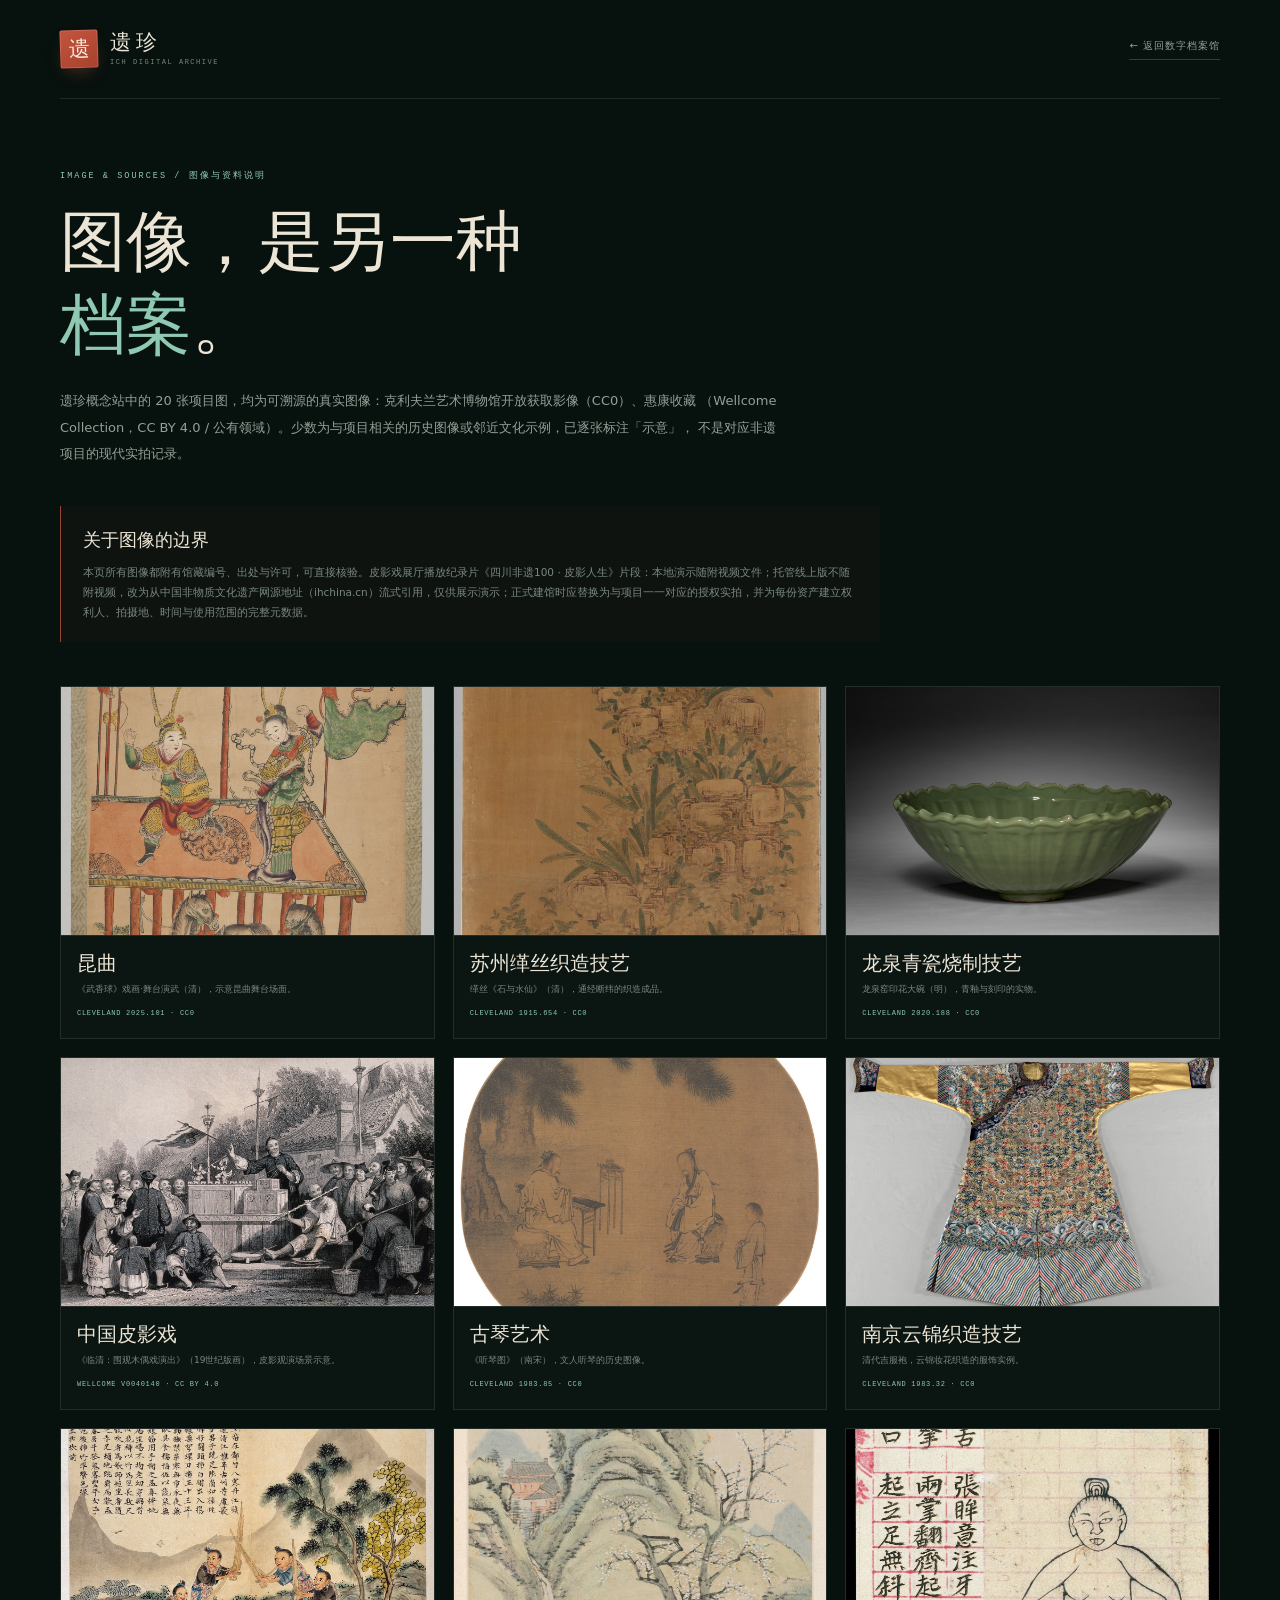
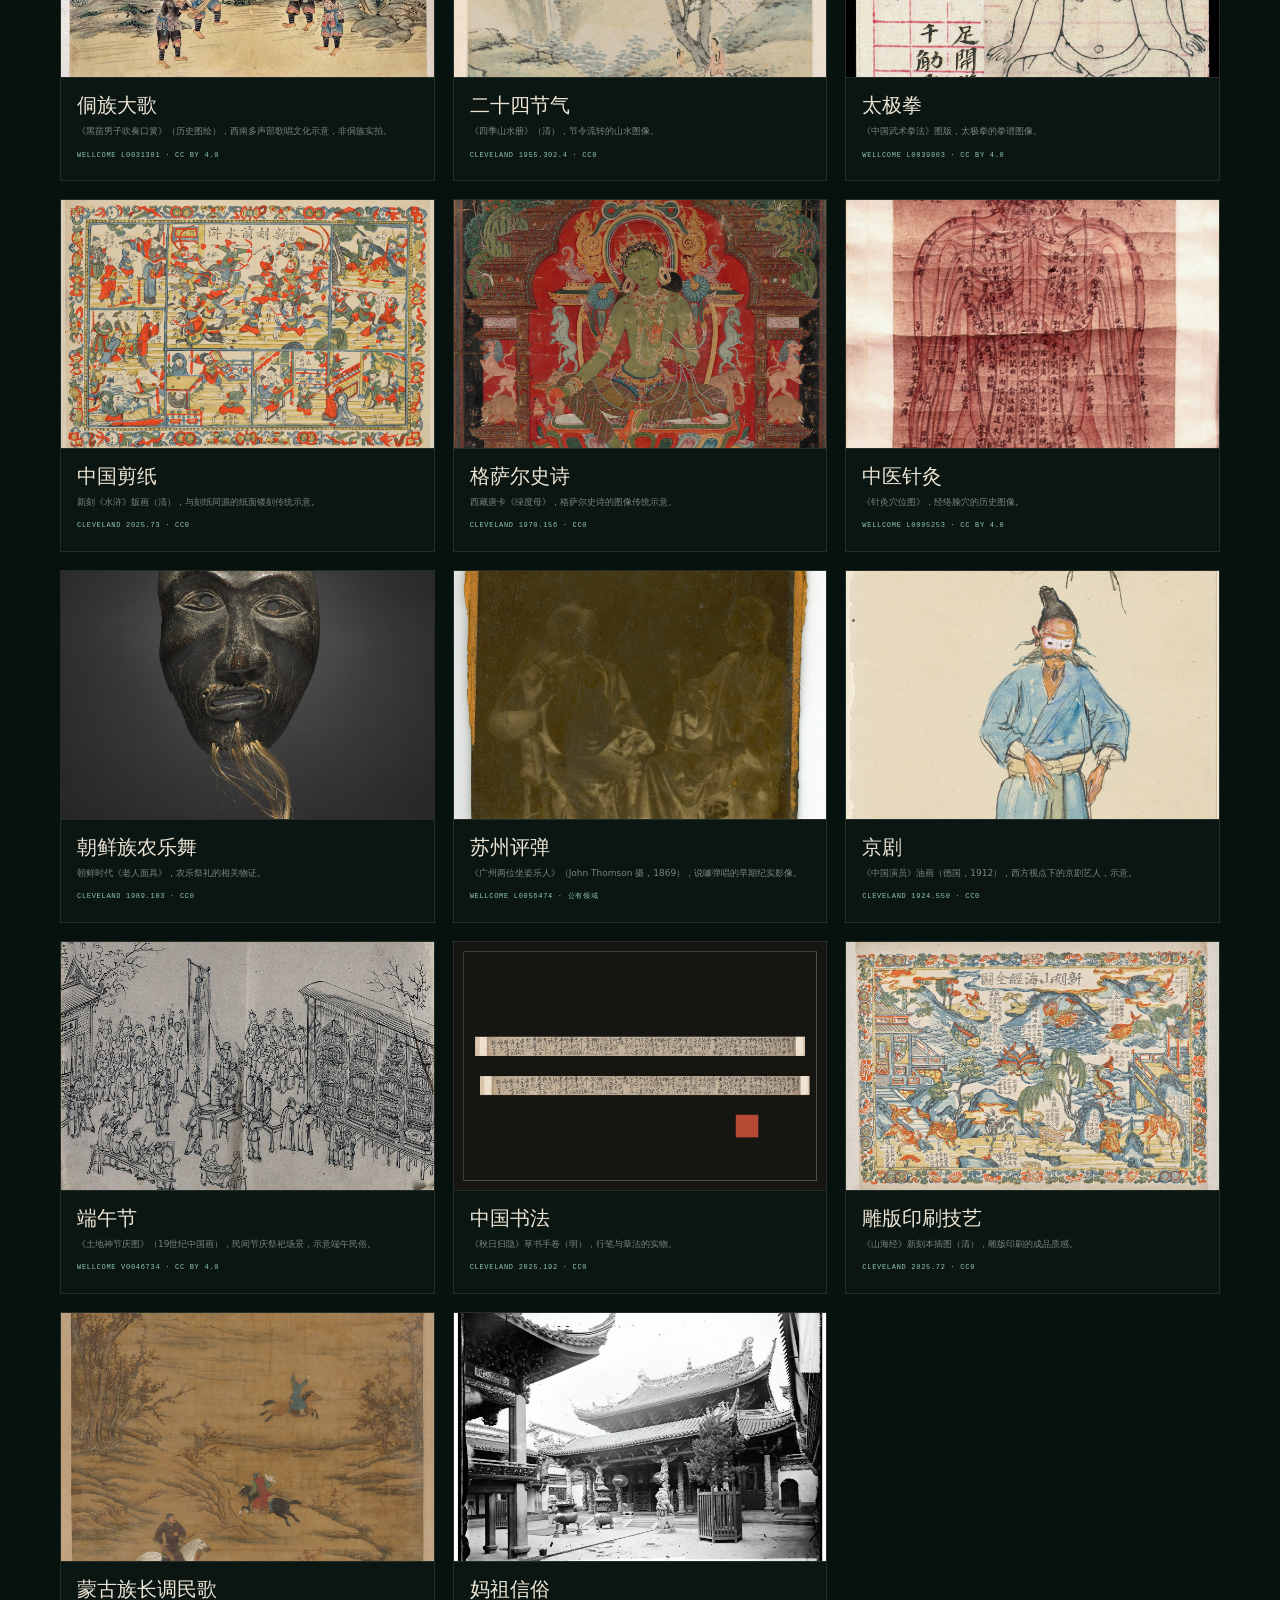
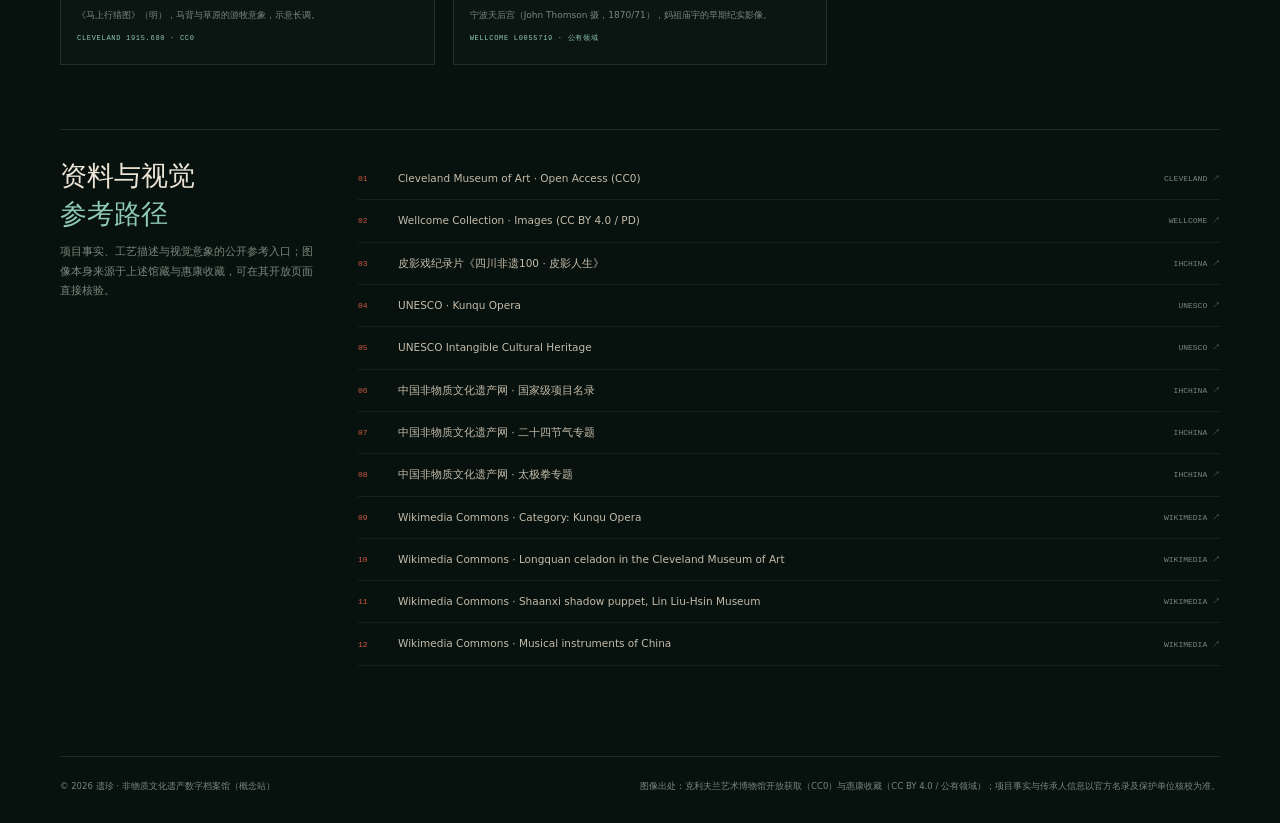
==== credits.html @ 9a7ddabd "遗珍 · 非物质文化遗产数字档案馆概念站（20 份档案 · 360° 展厅 · 皮影纪录片）" ====
<!DOCTYPE html>
<html lang="zh-CN">
<head>
<meta charset="UTF-8" />
<meta name="viewport" content="width=device-width, initial-scale=1" />
<meta name="theme-color" content="#07110e" />
<meta name="description" content="遗珍 · 图像与资料说明。项目图像为原创数字插画，并列出声画参考与资料核校来源。" />
<title>图像与资料说明 · 遗珍</title>
<link rel="icon" href="data:image/svg+xml,%3Csvg xmlns='http://www.w3.org/2000/svg' viewBox='0 0 64 64'%3E%3Crect width='64' height='64' rx='8' fill='%23b64a35'/%3E%3Ctext x='32' y='44' font-size='36' text-anchor='middle' fill='%23f4ead6' font-family='serif'%3E%E9%81%97%3C/text%3E%3C/svg%3E" />
<link rel="stylesheet" href="styles.css" />
<style>
  body{background:radial-gradient(900px 600px at 85% -10%,rgba(143,201,179,.08),transparent 60%),#07110e}
  .credits-wrap{width:min(1160px,calc(100% - 72px));margin:0 auto}
  .credits-head{display:flex;align-items:center;justify-content:space-between;gap:24px;padding:30px 0;border-bottom:1px solid var(--line)}
  .credits-head .back{font-size:10px;letter-spacing:.1em;color:var(--muted);border-bottom:1px solid var(--line-strong);padding-bottom:4px;transition:color .25s,border-color .25s}
  .credits-head .back:hover{color:var(--jade);border-color:rgba(var(--jade-rgb),.5)}
  .credits-main{padding:70px 0 90px}
  .credits-kicker{font-family:var(--mono);font-size:8.5px;letter-spacing:.24em;color:var(--jade)}
  .credits-main h1{font-family:var(--serif);font-size:clamp(38px,5.2vw,66px);font-weight:400;line-height:1.25;margin:18px 0 22px}
  .credits-main h1 em{font-style:normal;color:var(--jade)}
  .credits-lede{max-width:720px;font-size:13px;line-height:2.05;color:var(--muted);font-weight:300}
  .credits-note{
    margin:38px 0 44px;padding:20px 22px;border-left:1px solid rgba(var(--cinnabar-rgb),.7);
    background:rgba(var(--cinnabar-rgb),.035);max-width:820px;
  }
  .credits-note strong{display:block;font-family:var(--serif);font-size:18px;font-weight:400;color:var(--paper)}
  .credits-note p{margin-top:7px;font-size:10.5px;line-height:1.9;color:var(--faint)}
  .credits-grid{display:grid;grid-template-columns:repeat(3,minmax(0,1fr));gap:18px}
  .credit-card{border:1px solid var(--line);background:rgba(255,255,255,.014)}
  .credit-card img{display:block;width:100%;aspect-ratio:3/2;object-fit:cover;border-bottom:1px solid var(--line)}
  .credit-body{padding:14px 16px 16px}
  .credit-body h3{font-family:var(--serif);font-size:20px;font-weight:400;line-height:1.35}
  .credit-body p{margin-top:5px;font-size:9px;line-height:1.75;color:var(--faint)}
  .credit-body span{display:inline-block;margin-top:8px;font-family:var(--mono);font-size:7px;letter-spacing:.1em;color:var(--jade)}
  .refs{margin-top:64px;border-top:1px solid var(--line);padding-top:28px;display:grid;grid-template-columns:260px minmax(0,1fr);gap:38px}
  .refs h2{font-family:var(--serif);font-size:27px;font-weight:400;line-height:1.4}
  .refs h2 em{font-style:normal;color:var(--jade)}
  .refs p{font-size:10.5px;line-height:1.9;color:var(--faint);margin-top:8px}
  .ref-list{display:grid;gap:0}
  .ref-list a{display:grid;grid-template-columns:28px minmax(0,1fr) auto;gap:12px;align-items:center;padding:12px 0;border-bottom:1px solid var(--line-soft);font-size:10.5px;color:var(--paper-dim);transition:color .25s}
  .ref-list a:hover{color:var(--jade)}
  .ref-list span{font-family:var(--mono);font-size:8px;color:var(--cinnabar)}
  .ref-list em{font-family:var(--mono);font-style:normal;font-size:8px;color:var(--faint)}
  .credits-foot{border-top:1px solid var(--line);padding:22px 0 30px;display:flex;justify-content:space-between;gap:20px;flex-wrap:wrap}
  .credits-foot p{font-size:8.5px;color:var(--faint);line-height:1.7}
  @media (max-width:900px){
    .credits-grid{grid-template-columns:repeat(2,minmax(0,1fr))}
    .refs{grid-template-columns:1fr;gap:14px}
  }
  @media (max-width:620px){
    .credits-wrap{width:calc(100% - 36px)}
    .credits-main{padding:46px 0 64px}
    .credits-grid{grid-template-columns:1fr}
    .credits-head{padding:20px 0}
    .credits-head .brand-text small{display:none}
  }
</style>
</head>
<body>
<div class="credits-wrap">
  <header class="credits-head">
    <a class="brand" href="index.html" aria-label="遗珍 · 返回首页">
      <span class="brand-seal">遗</span>
      <span class="brand-text"><strong>遗珍</strong><small>ICH DIGITAL ARCHIVE</small></span>
    </a>
    <a class="back" href="index.html">← 返回数字档案馆</a>
  </header>

  <main class="credits-main">
    <p class="credits-kicker">IMAGE & SOURCES / 图像与资料说明</p>
    <h1>图像，是另一种<br><em>档案</em>。</h1>
    <p class="credits-lede">
      遗珍概念站中的 20 张项目图，均为可溯源的真实图像：克利夫兰艺术博物馆开放获取影像（CC0）、惠康收藏
      （Wellcome Collection，CC BY 4.0 / 公有领域）。少数为与项目相关的历史图像或邻近文化示例，已逐张标注「示意」，
      不是对应非遗项目的现代实拍记录。
    </p>

    <div class="credits-note">
      <strong>关于图像的边界</strong>
      <p>本页所有图像都附有馆藏编号、出处与许可，可直接核验。皮影戏展厅播放纪录片《四川非遗100 · 皮影人生》片段：本地演示随附视频文件；托管线上版不随附视频，改为从中国非物质文化遗产网源地址（ihchina.cn）流式引用，仅供展示演示；正式建馆时应替换为与项目一一对应的授权实拍，并为每份资产建立权利人、拍摄地、时间与使用范围的完整元数据。</p>
    </div>

    <div class="credits-grid">
      <article class="credit-card"><img src="assets/images/kunqu.jpg" alt="清代《武香球》戏画：舞台演武场景" loading="lazy"><div class="credit-body"><h3>昆曲</h3><p>《武香球》戏画·舞台演武（清），示意昆曲舞台场面。</p><span>CLEVELAND 2025.101 · CC0</span></div></article>
      <article class="credit-card"><img src="assets/images/kesi.jpg" alt="清代缂丝《石与水仙》" loading="lazy"><div class="credit-body"><h3>苏州缂丝织造技艺</h3><p>缂丝《石与水仙》（清），通经断纬的织造成品。</p><span>CLEVELAND 1915.654 · CC0</span></div></article>
      <article class="credit-card"><img src="assets/images/celadon.jpg" alt="明代龙泉窑印花大碗" loading="lazy"><div class="credit-body"><h3>龙泉青瓷烧制技艺</h3><p>龙泉窑印花大碗（明），青釉与刻印的实物。</p><span>CLEVELAND 2020.188 · CC0</span></div></article>
      <article class="credit-card"><img src="assets/images/piying.jpg" alt="19世纪版画：临清木偶戏演出" loading="lazy"><div class="credit-body"><h3>中国皮影戏</h3><p>《临清：围观木偶戏演出》（19世纪版画），皮影观演场景示意。</p><span>WELLCOME V0040140 · CC BY 4.0</span></div></article>
      <article class="credit-card"><img src="assets/images/guqin.jpg" alt="南宋《听琴图》" loading="lazy"><div class="credit-body"><h3>古琴艺术</h3><p>《听琴图》（南宋），文人听琴的历史图像。</p><span>CLEVELAND 1983.85 · CC0</span></div></article>
      <article class="credit-card"><img src="assets/images/yunjin.jpg" alt="清代吉服袍" loading="lazy"><div class="credit-body"><h3>南京云锦织造技艺</h3><p>清代吉服袍，云锦妆花织造的服饰实例。</p><span>CLEVELAND 1983.32 · CC0</span></div></article>
      <article class="credit-card"><img src="assets/images/dong.jpg" alt="历史图绘：黑苗男子吹奏口簧" loading="lazy"><div class="credit-body"><h3>侗族大歌</h3><p>《黑苗男子吹奏口簧》（历史图绘），西南多声部歌唱文化示意，非侗族实拍。</p><span>WELLCOME L0031301 · CC BY 4.0</span></div></article>
      <article class="credit-card"><img src="assets/images/solar.jpg" alt="清代《四季山水册》" loading="lazy"><div class="credit-body"><h3>二十四节气</h3><p>《四季山水册》（清），节令流转的山水图像。</p><span>CLEVELAND 1955.302.4 · CC0</span></div></article>
      <article class="credit-card"><img src="assets/images/taiji.jpg" alt="中国武术拳法图" loading="lazy"><div class="credit-body"><h3>太极拳</h3><p>《中国武术拳法》图版，太极拳的拳谱图像。</p><span>WELLCOME L0039803 · CC BY 4.0</span></div></article>
      <article class="credit-card"><img src="assets/images/papercut.jpg" alt="清代新刻《水浒》版画" loading="lazy"><div class="credit-body"><h3>中国剪纸</h3><p>新刻《水浒》版画（清），与刻纸同源的纸面镂刻传统示意。</p><span>CLEVELAND 2025.73 · CC0</span></div></article>
      <article class="credit-card"><img src="assets/images/gesar.jpg" alt="西藏唐卡《绿度母》" loading="lazy"><div class="credit-body"><h3>格萨尔史诗</h3><p>西藏唐卡《绿度母》，格萨尔史诗的图像传统示意。</p><span>CLEVELAND 1970.156 · CC0</span></div></article>
      <article class="credit-card"><img src="assets/images/acupuncture.jpg" alt="中国针灸穴位图" loading="lazy"><div class="credit-body"><h3>中医针灸</h3><p>《针灸穴位图》，经络腧穴的历史图像。</p><span>WELLCOME L0005253 · CC BY 4.0</span></div></article>
      <article class="credit-card"><img src="assets/images/nongak.jpg" alt="朝鲜时代老人面具" loading="lazy"><div class="credit-body"><h3>朝鲜族农乐舞</h3><p>朝鲜时代《老人面具》，农乐祭礼的相关物证。</p><span>CLEVELAND 1989.103 · CC0</span></div></article>
      <article class="credit-card"><img src="assets/images/pingtan.jpg" alt="John Thomson 1869年摄：广州两位坐姿乐人" loading="lazy"><div class="credit-body"><h3>苏州评弹</h3><p>《广州两位坐姿乐人》（John Thomson 摄，1869），说噱弹唱的早期纪实影像。</p><span>WELLCOME L0056474 · 公有领域</span></div></article>
      <article class="credit-card"><img src="assets/images/jingju.jpg" alt="1912年油画：中国演员" loading="lazy"><div class="credit-body"><h3>京剧</h3><p>《中国演员》油画（德国，1912），西方视点下的京剧艺人，示意。</p><span>CLEVELAND 1924.550 · CC0</span></div></article>
      <article class="credit-card"><img src="assets/images/duanwu.jpg" alt="19世纪中国土地神节庆图" loading="lazy"><div class="credit-body"><h3>端午节</h3><p>《土地神节庆图》（19世纪中国画），民间节庆祭祀场景，示意端午民俗。</p><span>WELLCOME V0046734 · CC BY 4.0</span></div></article>
      <article class="credit-card"><img src="assets/images/shufa.jpg" alt="明代草书手卷" loading="lazy"><div class="credit-body"><h3>中国书法</h3><p>《秋日归隐》草书手卷（明），行笔与章法的实物。</p><span>CLEVELAND 2025.192 · CC0</span></div></article>
      <article class="credit-card"><img src="assets/images/diaoban.jpg" alt="清代《山海经》刻本插图" loading="lazy"><div class="credit-body"><h3>雕版印刷技艺</h3><p>《山海经》新刻本插图（清），雕版印刷的成品质感。</p><span>CLEVELAND 2025.72 · CC0</span></div></article>
      <article class="credit-card"><img src="assets/images/changdiao.jpg" alt="明代《马上行猎图》" loading="lazy"><div class="credit-body"><h3>蒙古族长调民歌</h3><p>《马上行猎图》（明），马背与草原的游牧意象，示意长调。</p><span>CLEVELAND 1915.680 · CC0</span></div></article>
      <article class="credit-card"><img src="assets/images/mazu.jpg" alt="John Thomson 1870年摄：宁波天后宫" loading="lazy"><div class="credit-body"><h3>妈祖信俗</h3><p>宁波天后宫（John Thomson 摄，1870/71），妈祖庙宇的早期纪实影像。</p><span>WELLCOME L0055719 · 公有领域</span></div></article>
    </div>

    <section class="refs">
      <div>
        <h2>资料与视觉<br><em>参考路径</em></h2>
        <p>项目事实、工艺描述与视觉意象的公开参考入口；图像本身来源于上述馆藏与惠康收藏，可在其开放页面直接核验。</p>
      </div>
      <div class="ref-list">
        <a href="https://www.clevelandart.org/open-access" target="_blank" rel="noopener noreferrer"><span>01</span>Cleveland Museum of Art · Open Access (CC0)<em>CLEVELAND ↗</em></a>
        <a href="https://wellcomecollection.org/works" target="_blank" rel="noopener noreferrer"><span>02</span>Wellcome Collection · Images (CC BY 4.0 / PD)<em>WELLCOME ↗</em></a>
        <a href="https://www.ihchina.cn/video_detail/25449.html" target="_blank" rel="noopener noreferrer"><span>03</span>皮影戏纪录片《四川非遗100 · 皮影人生》<em>IHCHINA ↗</em></a>
        <a href="https://ich.unesco.org/en/RL/kunqu-opera-00004" target="_blank" rel="noopener noreferrer"><span>04</span>UNESCO · Kunqu Opera<em>UNESCO ↗</em></a>
        <a href="https://ich.unesco.org/" target="_blank" rel="noopener noreferrer"><span>05</span>UNESCO Intangible Cultural Heritage<em>UNESCO ↗</em></a>
        <a href="https://www.ihchina.cn/project.html" target="_blank" rel="noopener noreferrer"><span>06</span>中国非物质文化遗产网 · 国家级项目名录<em>IHCHINA ↗</em></a>
        <a href="https://www.ihchina.cn/solar_terms.html" target="_blank" rel="noopener noreferrer"><span>07</span>中国非物质文化遗产网 · 二十四节气专题<em>IHCHINA ↗</em></a>
        <a href="https://www.ihchina.cn/tjq_home.html" target="_blank" rel="noopener noreferrer"><span>08</span>中国非物质文化遗产网 · 太极拳专题<em>IHCHINA ↗</em></a>
        <a href="https://commons.wikimedia.org/wiki/Category:Kunqu_Opera" target="_blank" rel="noopener noreferrer"><span>09</span>Wikimedia Commons · Category: Kunqu Opera<em>WIKIMEDIA ↗</em></a>
        <a href="https://commons.wikimedia.org/wiki/Category:Longquan_celadon_in_the_Cleveland_Museum_of_Art" target="_blank" rel="noopener noreferrer"><span>10</span>Wikimedia Commons · Longquan celadon in the Cleveland Museum of Art<em>WIKIMEDIA ↗</em></a>
        <a href="https://commons.wikimedia.org/wiki/File:%27Grinding_Hell%27,_shadow_puppet_from_Shaanxi_Province,_19th_century,_Lin_Liu-Hsin_Museum.JPG" target="_blank" rel="noopener noreferrer"><span>11</span>Wikimedia Commons · Shaanxi shadow puppet, Lin Liu-Hsin Museum<em>WIKIMEDIA ↗</em></a>
        <a href="https://commons.wikimedia.org/wiki/Category:Musical_instruments_of_China" target="_blank" rel="noopener noreferrer"><span>12</span>Wikimedia Commons · Musical instruments of China<em>WIKIMEDIA ↗</em></a>
      </div>
    </section>
  </main>

  <footer class="credits-foot">
    <p>© 2026 遗珍 · 非物质文化遗产数字档案馆（概念站）</p>
    <p>图像出处：克利夫兰艺术博物馆开放获取（CC0）与惠康收藏（CC BY 4.0 / 公有领域）；项目事实与传承人信息以官方名录及保护单位核校为准。</p>
  </footer>
</div>
</body>
</html>
---- styles.css ----
/* =========================================================
   遗珍 · 非物质文化遗产数字档案馆
   Visual system: ink green / celadon / cinnabar / rice paper
   ========================================================= */

:root{
  --ink-0:#050b09;
  --ink-1:#07110e;
  --ink-2:#0a1713;
  --ink-3:#0e1e18;
  --ink-4:#13271f;
  --paper:#ece5d5;
  --paper-dim:#c4bca9;
  --muted:#92a096;
  --faint:#78887d;
  --jade:#8fc9b3;
  --jade-deep:#5f9b85;
  --jade-rgb:143,201,179;
  --cinnabar:#d15a42;
  --cinnabar-deep:#a8412e;
  --cinnabar-rgb:209,90,66;
  --gold:#c7a86a;
  --line:rgba(236,229,213,.115);
  --line-soft:rgba(236,229,213,.07);
  --line-strong:rgba(236,229,213,.2);
  --serif:"Songti SC","STSong","Noto Serif SC","Source Han Serif SC","SimSun",serif;
  --sans:"PingFang SC","HarmonyOS Sans SC","Microsoft YaHei UI","Microsoft YaHei","Segoe UI",system-ui,sans-serif;
  --mono:"SFMono-Regular","Cascadia Code","Consolas","Liberation Mono",monospace;
  --ease:cubic-bezier(.22,.79,.28,1);
  --ease-soft:cubic-bezier(.4,0,.2,1);
  --head-h:82px;
}

*,*::before,*::after{box-sizing:border-box}
html{scroll-behavior:smooth;-webkit-text-size-adjust:100%}
body{
  margin:0;
  min-height:100vh;
  color:var(--paper);
  background:
    radial-gradient(1200px 820px at 82% -12%, rgba(var(--jade-rgb),.085), transparent 62%),
    radial-gradient(980px 720px at 2% 18%, rgba(var(--cinnabar-rgb),.055), transparent 66%),
    radial-gradient(1000px 700px at 50% 108%, rgba(var(--jade-rgb),.05), transparent 62%),
    var(--ink-1);
  font-family:var(--sans);
  font-size:15px;
  line-height:1.65;
  -webkit-font-smoothing:antialiased;
  text-rendering:optimizeLegibility;
  overflow-x:hidden;
}
body.is-locked{overflow:hidden}
main, .site-head, .site-foot{position:relative;z-index:2}
img,svg,canvas{display:block}
a{color:inherit;text-decoration:none}
button{font:inherit;color:inherit;background:none;border:0;padding:0;cursor:pointer}
input,textarea,select{font:inherit;color:inherit}
p,h1,h2,h3,h4,blockquote,dl,dd,dt,figure{margin:0}
ul,ol{margin:0;padding:0;list-style:none}
fieldset{margin:0;padding:0;border:0}
::selection{background:rgba(var(--cinnabar-rgb),.36);color:#fff}
:focus-visible{outline:2px solid rgba(var(--jade-rgb),.9);outline-offset:3px}
[hidden]{display:none!important}

.sr-only{position:absolute!important;width:1px;height:1px;padding:0;margin:-1px;overflow:hidden;clip:rect(0 0 0 0);white-space:nowrap;border:0}
.mono{font-family:var(--mono)}
.shell{width:min(1240px,calc(100% - 96px));margin-inline:auto}

.skip-link{
  position:fixed;top:-100px;left:18px;z-index:10001;
  background:var(--paper);color:var(--ink-1);
  padding:10px 18px;border-radius:2px;font-size:12px;
  transition:top .25s var(--ease);
}
.skip-link:focus{top:14px}

/* ---------- texture ---------- */
.grain{
  position:fixed;inset:0;z-index:1;pointer-events:none;
  opacity:.032;
  background-image:url("data:image/svg+xml,%3Csvg xmlns='http://www.w3.org/2000/svg' width='180' height='180'%3E%3Cfilter id='n'%3E%3CfeTurbulence type='fractalNoise' baseFrequency='.82' numOctaves='4' stitchTiles='stitch'/%3E%3C/filter%3E%3Crect width='100%25' height='100%25' filter='url(%23n)'/%3E%3C/svg%3E");
  mix-blend-mode:overlay;
}

.scroll-progress{
  position:fixed;top:0;left:0;right:0;height:2px;z-index:200;
  pointer-events:none;
}
.scroll-progress span{
  display:block;height:100%;width:0;
  background:linear-gradient(90deg,var(--jade),var(--gold));
  box-shadow:0 0 14px rgba(var(--jade-rgb),.6);
}

/* ---------- loader ---------- */
.loader{
  position:fixed;inset:0;z-index:10000;
  display:grid;place-items:center;
  background:
    radial-gradient(700px 500px at 50% 45%,rgba(var(--jade-rgb),.06),transparent 70%),
    #050b09;
  transition:opacity .8s var(--ease),visibility .8s;
}
.loader.is-done{opacity:0;visibility:hidden}
.loader-inner{display:flex;flex-direction:column;align-items:center;text-align:center}
.loader-seal{
  width:64px;height:64px;display:grid;place-items:center;
  background:var(--cinnabar);color:#f7ead8;
  font-family:var(--serif);font-size:36px;
  border-radius:3px;transform:rotate(-3deg);
  box-shadow:0 18px 44px -22px rgba(var(--cinnabar-rgb),.9),inset 0 0 0 2px rgba(255,255,255,.14);
  animation:sealIn .7s var(--ease) both;
}
.loader-word{margin-top:24px;font-family:var(--serif);font-size:15px;letter-spacing:.42em;color:var(--paper-dim)}
.loader-track{width:180px;height:1px;background:rgba(236,229,213,.12);margin-top:18px;overflow:hidden}
.loader-track span{display:block;height:100%;width:35%;background:linear-gradient(90deg,transparent,var(--jade),transparent);animation:loadSlide 1.3s ease-in-out infinite}
.loader-meta{margin-top:16px;font-family:var(--mono);font-size:7.5px;letter-spacing:.24em;color:var(--faint)}
@keyframes loadSlide{0%{transform:translateX(-110%)}100%{transform:translateX(400%)}}
@keyframes sealIn{from{opacity:0;transform:rotate(-9deg) scale(.8)}to{opacity:1;transform:rotate(-3deg) scale(1)}}

/* ---------- header ---------- */
.site-head{
  position:fixed;top:0;left:0;right:0;z-index:100;
  transition:background .4s var(--ease-soft),border-color .4s;
}
.site-head::before{
  content:"";position:absolute;inset:0;
  background:linear-gradient(180deg,rgba(5,11,9,.88),rgba(5,11,9,.32) 70%,transparent);
  transition:opacity .4s;
  pointer-events:none;
}
.site-head.is-solid::before{
  background:rgba(6,13,10,.82);
  -webkit-backdrop-filter:blur(20px) saturate(130%);
  backdrop-filter:blur(20px) saturate(130%);
  border-bottom:1px solid var(--line-soft);
}
.head-inner{
  height:var(--head-h);
  display:flex;align-items:center;justify-content:space-between;gap:32px;
  position:relative;
}
.brand{display:inline-flex;align-items:center;gap:12px;flex-shrink:0}
.brand-seal{
  width:38px;height:38px;display:grid;place-items:center;flex-shrink:0;
  background:linear-gradient(150deg,#c2543e,#a8412e);
  color:#f8ecda;font-family:var(--serif);font-size:21px;
  border-radius:2px;transform:rotate(-2deg);
  box-shadow:0 8px 20px -10px rgba(var(--cinnabar-rgb),.8),inset 0 0 0 1px rgba(255,255,255,.16);
}
.brand-text{display:flex;flex-direction:column;line-height:1.1}
.brand-text strong{
  font-family:var(--serif);font-size:21px;font-weight:500;
  letter-spacing:.24em;color:var(--paper);
}
.brand-text small{
  margin-top:5px;font-family:var(--mono);font-size:7px;
  letter-spacing:.22em;color:var(--faint);white-space:nowrap;
}
.main-nav{display:flex;align-items:center;gap:32px}
.main-nav a{
  position:relative;padding:7px 0;
  font-size:12.5px;letter-spacing:.14em;color:var(--paper-dim);
  transition:color .3s;
}
.main-nav a::after{
  content:"";position:absolute;left:0;bottom:0;height:1px;width:0;
  background:var(--jade);transition:width .35s var(--ease);
}
.main-nav a:hover,.main-nav a.is-active{color:var(--jade)}
.main-nav a:hover::after,.main-nav a.is-active::after{width:100%}
.head-tools{display:flex;align-items:center;gap:12px}
.icon-btn{
  display:inline-flex;align-items:center;justify-content:center;
  width:38px;height:38px;border-radius:50%;
  color:var(--paper-dim);border:1px solid transparent;
  transition:color .25s,border-color .25s,background .25s;
}
.icon-btn:hover{color:var(--jade);border-color:var(--line);background:rgba(255,255,255,.03)}
.icon-btn svg{width:18px;height:18px}
.search-trigger{
  width:auto;height:36px;padding:0 11px;gap:8px;border-radius:2px;
  border:1px solid var(--line);color:var(--muted);
  font-size:11px;letter-spacing:.08em;
}
.search-trigger span{display:inline}
.search-trigger kbd{
  font-family:var(--mono);font-size:9px;color:var(--faint);
  border:1px solid var(--line);border-radius:2px;padding:1px 5px;margin-left:3px;
}
.menu-btn{display:none;width:40px;height:40px;position:relative;z-index:110}
.menu-btn span{
  display:block;width:20px;height:1px;background:var(--paper);
  margin:6px auto;transition:transform .35s var(--ease),opacity .3s;
}
.menu-btn[aria-expanded="true"] span:first-child{transform:translateY(3.5px) rotate(45deg)}
.menu-btn[aria-expanded="true"] span:last-child{transform:translateY(-3.5px) rotate(-45deg)}

/* mobile nav */
.mobile-nav{
  position:fixed;inset:0;z-index:95;
  background:
    radial-gradient(800px 600px at 80% 0%,rgba(var(--jade-rgb),.08),transparent 65%),
    rgba(5,11,9,.985);
  transform:translateY(-102%);
  transition:transform .6s var(--ease);
  overflow-y:auto;
}
.mobile-nav.is-open{transform:none}
.mobile-nav-inner{padding:112px 32px 40px;min-height:100%;display:flex;flex-direction:column}
.mobile-label{font-family:var(--mono);font-size:8px;letter-spacing:.3em;color:var(--faint);margin-bottom:32px}
.mobile-nav nav{display:flex;flex-direction:column;border-top:1px solid var(--line-soft)}
.mobile-nav nav a{
  display:flex;align-items:center;gap:20px;
  padding:20px 0;border-bottom:1px solid var(--line-soft);
  font-family:var(--serif);font-size:30px;color:var(--paper);
}
.mobile-nav nav a span{font-family:var(--mono);font-size:9px;color:var(--cinnabar);letter-spacing:.12em}
.mobile-nav-foot{margin-top:auto;padding-top:42px}
.mobile-nav-foot p{margin-top:24px;font-family:var(--serif);font-size:12px;letter-spacing:.28em;color:var(--faint)}

/* section rail */
.section-rail{
  position:fixed;right:12px;top:50%;transform:translateY(-50%);
  z-index:60;display:flex;flex-direction:column;align-items:flex-end;gap:14px;
  pointer-events:none;
}
.section-rail nav{
  position:relative;display:flex;flex-direction:column;gap:1px;
  pointer-events:auto;
}
.section-rail nav::before{
  content:"";position:absolute;right:3px;top:13px;bottom:13px;width:1px;
  background:linear-gradient(180deg,transparent,rgba(236,229,213,.16) 18%,rgba(236,229,213,.16) 82%,transparent);
}
.section-rail a{
  position:relative;display:flex;align-items:center;justify-content:flex-end;gap:10px;
  height:25px;padding-left:12px;color:var(--faint);
  transition:color .3s;
}
.section-rail a i{
  position:relative;z-index:1;display:block;width:5px;height:5px;border-radius:50%;
  background:var(--ink-1);border:1px solid var(--faint);
  transition:background .3s,border-color .3s,box-shadow .3s,transform .3s;
}
.section-rail a .rail-name{
  font-size:8.5px;letter-spacing:.16em;white-space:nowrap;
  opacity:0;transform:translateX(6px);
  transition:opacity .3s,transform .3s,color .3s;
}
.section-rail a:hover{color:var(--paper-dim)}
.section-rail a:hover .rail-name{opacity:1;transform:none}
.section-rail a:hover i{border-color:var(--paper-dim)}
.section-rail a.is-active{color:var(--jade)}
.section-rail a.is-active .rail-name{opacity:1;transform:none}
.section-rail a.is-active i{
  background:var(--jade);border-color:var(--jade);transform:scale(1.35);
  box-shadow:0 0 0 4px rgba(var(--jade-rgb),.1);
}
.rail-word{
  writing-mode:vertical-rl;font-family:var(--mono);font-size:6.5px;
  letter-spacing:.22em;color:var(--faint);opacity:.65;
}
.rail-count{font-family:var(--mono);font-size:7px;letter-spacing:.06em;color:var(--faint)}

/* ---------- shared type ---------- */
.kicker{
  font-family:var(--mono);font-size:8.5px;letter-spacing:.24em;
  color:var(--jade);text-transform:uppercase;
}
.eyebrow{
  display:flex;align-items:center;gap:12px;flex-wrap:wrap;
  font-size:10px;letter-spacing:.2em;color:var(--jade);
}
.eyebrow-line{display:inline-block;width:42px;height:1px;background:linear-gradient(90deg,var(--jade),transparent)}
.eyebrow em{font-style:normal;font-family:var(--mono);font-size:8px;letter-spacing:.2em;color:var(--faint);margin-left:8px}
.dot{display:inline-block;width:4px;height:4px;border-radius:50%;background:var(--cinnabar);margin-right:8px;vertical-align:2px}
.text-btn{
  display:inline-flex;align-items:center;gap:8px;
  font-size:11.5px;letter-spacing:.06em;color:var(--paper);
  padding-bottom:4px;border-bottom:1px solid var(--line-strong);
  transition:color .3s,border-color .3s;
}
.text-btn span{transition:transform .35s var(--ease);font-family:var(--mono)}
.text-btn:hover{color:var(--jade);border-color:rgba(var(--jade-rgb),.5)}
.text-btn:hover span{transform:translateX(4px)}

/* ---------- hero ---------- */
.hero{
  position:relative;min-height:100svh;padding-top:var(--head-h);
  display:flex;flex-direction:column;justify-content:center;
  overflow:hidden;
}
.hero-atmosphere{position:absolute;inset:0;pointer-events:none;overflow:hidden}
.contour{
  position:absolute;inset:-8% -5% -4%;
  width:110%;height:116%;color:var(--jade);
  opacity:.085;
}
.hero-glow{position:absolute;border-radius:50%;filter:blur(110px);pointer-events:none}
.hero-glow-a{width:620px;height:620px;left:-180px;top:-230px;background:rgba(var(--jade-rgb),.11)}
.hero-glow-b{width:560px;height:560px;right:-140px;bottom:-120px;background:rgba(var(--cinnabar-rgb),.09)}
.hero-grid{
  position:relative;z-index:3;
  display:grid;grid-template-columns:minmax(0,1.08fr) minmax(390px,.82fr);
  align-items:center;gap:clamp(38px,5.5vw,84px);
  padding-top:46px;padding-bottom:58px;
}
.hero-copy{min-width:0}
.title-wrap{position:relative;width:fit-content;max-width:100%}
.hero h1{
  font-family:var(--serif);font-weight:400;
  font-size:clamp(62px,7.25vw,110px);
  line-height:1.03;letter-spacing:.045em;
  margin:27px 0 30px;color:var(--paper);
  text-shadow:0 26px 80px rgba(0,0,0,.4);
}
.hero h1 .jade{
  color:var(--jade);
  text-shadow:0 0 60px rgba(var(--jade-rgb),.24),0 20px 70px rgba(0,0,0,.4);
}
.title-seal{
  position:absolute;right:-78px;top:112px;
  width:46px;height:74px;
  border:1px solid rgba(var(--cinnabar-rgb),.75);
  color:var(--cinnabar);
  display:flex;align-items:center;justify-content:center;
  font-family:var(--serif);font-size:12px;line-height:1.5;
  letter-spacing:.32em;writing-mode:vertical-rl;
  transform:rotate(3deg);opacity:.86;
  box-shadow:inset 0 0 18px rgba(var(--cinnabar-rgb),.07);
}
.hero-lede{
  font-size:15.5px;line-height:2.12;color:var(--muted);
  max-width:500px;font-weight:300;
}
.hero-actions{display:flex;align-items:center;gap:13px;flex-wrap:wrap;margin-top:34px}
.btn{
  display:inline-flex;align-items:center;justify-content:center;gap:11px;
  height:50px;padding:0 24px;border-radius:2px;
  font-size:12px;letter-spacing:.1em;
  transition:background .35s,color .35s,border-color .35s,transform .35s var(--ease);
}
.btn svg{width:17px;height:17px;transition:transform .35s var(--ease)}
.btn:hover svg{transform:translateX(4px)}
.btn-primary{background:var(--paper);color:var(--ink-1);border:1px solid var(--paper)}
.btn-primary:hover{background:var(--jade);border-color:var(--jade);color:var(--ink-1)}
.btn-ghost{border:1px solid var(--line-strong);color:var(--paper-dim)}
.btn-ghost:hover{border-color:rgba(var(--jade-rgb),.55);color:var(--jade)}
.hero-stats{
  display:grid;grid-template-columns:repeat(4,1fr);
  margin-top:52px;border-top:1px solid var(--line);padding-top:18px;
}
.hero-stats > div{padding-right:14px;min-width:0}
.hero-stats > div + div{border-left:1px solid var(--line-soft);padding-left:20px}
.hero-stats dt{
  font-family:var(--serif);font-size:clamp(24px,2.1vw,31px);
  line-height:1.1;color:var(--paper);letter-spacing:.01em;
}
.hero-stats dt i{font-style:normal;font-size:13px;color:var(--jade);margin-left:2px}
.hero-stats dd{margin-top:7px;font-size:9.5px;letter-spacing:.14em;color:var(--faint);white-space:nowrap}

.hero-stage{
  position:relative;min-height:580px;
  display:flex;align-items:center;justify-content:center;
}
.stage-ring{
  position:absolute;width:min(510px,92%);aspect-ratio:1;border-radius:50%;
  border:1px dashed rgba(var(--jade-rgb),.2);
  animation:spin 90s linear infinite;
}
.stage-ring::before{
  content:"";position:absolute;inset:38px;border-radius:50%;
  border:1px solid rgba(var(--jade-rgb),.06);
}
@keyframes spin{to{transform:rotate(360deg)}}
.stage-cross{position:absolute;font-family:var(--mono);font-size:15px;color:var(--jade);opacity:.3}
.cross-a{top:36px;right:6%}
.cross-b{bottom:58px;left:2%}
.stage-note{
  position:absolute;z-index:4;
  width:176px;padding:12px 14px;
  border:1px solid var(--line);
  background:rgba(7,17,14,.72);
  -webkit-backdrop-filter:blur(12px);backdrop-filter:blur(12px);
  display:flex;flex-direction:column;gap:4px;
  box-shadow:0 18px 40px -28px #000;
}
.stage-note span{font-family:var(--mono);font-size:7px;letter-spacing:.2em;color:var(--faint)}
.stage-note b{font-family:var(--mono);font-size:9.5px;font-weight:400;color:var(--paper-dim);letter-spacing:.04em}
.stage-note i{font-style:normal;font-size:8.5px;color:var(--jade);opacity:.8}
.note-a{top:24px;right:-22px}
.note-b{bottom:86px;left:-48px}
.live-dot{
  display:inline-block;width:4px;height:4px;border-radius:50%;
  background:var(--jade);margin-right:5px;vertical-align:2px;
  box-shadow:0 0 0 0 rgba(var(--jade-rgb),.6);
  animation:livePulse 2.2s infinite;
}
@keyframes livePulse{0%{box-shadow:0 0 0 0 rgba(var(--jade-rgb),.55)}70%{box-shadow:0 0 0 6px rgba(var(--jade-rgb),0)}100%{box-shadow:0 0 0 0 rgba(var(--jade-rgb),0)}}

.arch{
  position:relative;z-index:2;width:min(426px,84%);
  height:540px;max-height:56vh;min-height:420px;
  border-radius:226px 226px 10px 10px;
  border:1px solid rgba(var(--jade-rgb),.24);
  background:
    radial-gradient(70% 58% at 50% 62%,rgba(var(--jade-rgb),.12),transparent 68%),
    radial-gradient(90% 80% at 50% 100%,rgba(199,168,106,.06),transparent 60%),
    linear-gradient(180deg,rgba(10,23,18,.72),rgba(5,12,9,.95));
  box-shadow:0 50px 120px -60px #000,inset 0 0 90px rgba(var(--jade-rgb),.05);
  overflow:hidden;
}
.arch::before{
  content:"";position:absolute;inset:12px;z-index:1;pointer-events:none;
  border:1px solid rgba(var(--jade-rgb),.1);
  border-radius:216px 216px 6px 6px;
}
.arch::after{
  content:"";position:absolute;left:0;right:0;bottom:0;height:26%;z-index:1;pointer-events:none;
  background:linear-gradient(180deg,transparent,rgba(3,8,6,.72));
}
#artifactCanvas{position:absolute;inset:0;width:100%;height:100%;z-index:2;cursor:grab;touch-action:none}
#artifactCanvas:active{cursor:grabbing}
#artifactCanvas:focus-visible{outline:2px solid rgba(var(--jade-rgb),.75);outline-offset:-16px;border-radius:216px 216px 8px 8px}
.artifact-controls{
  position:absolute;right:14px;top:50%;transform:translateY(-50%);z-index:4;
  display:flex;flex-direction:column;align-items:center;gap:4px;
}
.artifact-controls button{
  width:27px;height:27px;border-radius:50%;
  border:1px solid rgba(236,229,213,.18);
  background:rgba(5,11,9,.5);color:var(--paper-dim);
  -webkit-backdrop-filter:blur(8px);backdrop-filter:blur(8px);
  display:grid;place-items:center;
  font-family:var(--mono);font-size:14px;line-height:1;
  transition:color .25s,border-color .25s,background .25s,transform .25s;
}
.artifact-controls button svg{width:13px;height:13px}
.artifact-controls button .auto-off{display:none}
.artifact-controls button[aria-pressed="true"] .auto-on{display:block}
.artifact-controls button[aria-pressed="true"] .auto-off{display:none}
.artifact-controls button[aria-pressed="false"] .auto-on{display:none}
.artifact-controls button[aria-pressed="false"] .auto-off{display:block}
.artifact-controls button:hover{color:var(--jade);border-color:rgba(var(--jade-rgb),.5);transform:translateY(-1px)}
.artifact-controls button[aria-pressed="true"]{color:var(--jade);border-color:rgba(var(--jade-rgb),.45);background:rgba(var(--jade-rgb),.08)}
.arch-label{
  position:absolute;top:32px;left:0;right:0;z-index:3;text-align:center;
  font-family:var(--serif);font-size:9.5px;letter-spacing:.26em;color:rgba(236,229,213,.58);
  pointer-events:none;
}
.arch-meta{
  position:absolute;left:22px;right:22px;bottom:17px;z-index:3;
  display:flex;justify-content:space-between;align-items:center;
  font-family:var(--mono);font-size:7.5px;letter-spacing:.17em;color:var(--faint);
  pointer-events:none;
}
.arch-meta span:last-child{color:rgba(var(--jade-rgb),.55)}
.stage-caption{
  position:absolute;bottom:-2px;left:50%;transform:translateX(-50%);
  display:flex;align-items:center;gap:12px;white-space:nowrap;
  font-family:var(--serif);font-size:11px;letter-spacing:.34em;color:var(--faint);
}
.caption-line{width:28px;height:1px;background:var(--line)}

.category-marquee{
  position:relative;z-index:4;margin-top:auto;
  border-top:1px solid var(--line-soft);border-bottom:1px solid var(--line-soft);
  overflow:hidden;background:rgba(255,255,255,.012);
}
.marquee-track{
  display:flex;align-items:center;gap:38px;width:max-content;
  padding:15px 0;
  animation:marquee 52s linear infinite;
}
.category-marquee:hover .marquee-track{animation-play-state:paused}
.marquee-track span{
  font-family:var(--serif);font-size:11px;letter-spacing:.3em;
  color:rgba(236,229,213,.55);white-space:nowrap;
}
.marquee-track i{font-style:normal;font-size:5px;color:var(--cinnabar);opacity:.7}
@keyframes marquee{to{transform:translateX(-50%)}}

/* ---------- section ---------- */
.section{position:relative;padding:122px 0}
.section-head{
  display:grid;grid-template-columns:132px minmax(0,1fr) minmax(280px,368px);
  gap:clamp(24px,4vw,52px);align-items:start;
  border-top:1px solid var(--line);padding-top:25px;
}
.section-mark .cn-num{
  display:block;font-family:var(--serif);font-size:33px;
  line-height:1;color:var(--cinnabar);letter-spacing:.08em;
}
.section-mark em{
  display:block;margin-top:12px;font-family:var(--mono);font-style:normal;
  font-size:8px;letter-spacing:.24em;color:var(--faint);
}
.section-head h2{
  font-family:var(--serif);font-weight:400;
  font-size:clamp(38px,4.2vw,54px);line-height:1.28;letter-spacing:.025em;
}
.section-head h2 em{font-style:normal;color:var(--jade)}
.section-head > p{
  font-size:13px;line-height:2.05;color:var(--muted);
  padding-top:8px;font-weight:300;
}

/* reveal */
[data-reveal]{
  opacity:0;transform:translateY(26px);
  transition:opacity .9s var(--ease),transform .9s var(--ease);
  transition-delay:var(--d,0s);
}
[data-reveal].is-in{opacity:1;transform:none}
html:not(.js) [data-reveal]{opacity:1;transform:none}

/* ---------- archive ---------- */
.archive-toolbar{
  display:grid;grid-template-columns:minmax(248px,300px) minmax(0,1fr) auto;
  gap:16px;align-items:start;margin:40px 0 28px;
}
.inline-search{
  display:flex;align-items:center;gap:9px;
  height:42px;padding:0 12px;
  border:1px solid var(--line);border-radius:2px;
  background:rgba(255,255,255,.018);
  transition:border-color .3s,background .3s;
}
.inline-search:focus-within{border-color:rgba(var(--jade-rgb),.5);background:rgba(var(--jade-rgb),.035)}
.inline-search svg{width:15px;height:15px;color:var(--faint);flex-shrink:0}
.inline-search input{
  flex:1;min-width:0;border:0;background:none;outline:none;
  font-size:11.5px;letter-spacing:.03em;color:var(--paper);
}
.inline-search input::placeholder{color:var(--faint)}
.inline-search input::-webkit-search-cancel-button{display:none}
.inline-search button{font-size:16px;color:var(--faint);line-height:1;padding:2px 4px}
.inline-search button:hover{color:var(--jade)}
.filter-pills{display:flex;flex-wrap:wrap;gap:5px;padding-top:1px}
.filter-pill{
  height:30px;padding:0 10px;border:1px solid var(--line);border-radius:2px;
  font-size:10px;letter-spacing:.05em;color:var(--muted);white-space:nowrap;
  transition:color .25s,border-color .25s,background .25s;
}
.filter-pill:hover{color:var(--jade);border-color:rgba(var(--jade-rgb),.4)}
.filter-pill.is-active{background:var(--paper);border-color:var(--paper);color:var(--ink-1)}
.archive-meta{display:flex;align-items:center;justify-content:flex-end;gap:12px;padding-top:5px}
.saved-filter{
  display:inline-flex;align-items:center;gap:6px;height:30px;padding:0 9px;
  border:1px solid var(--line);border-radius:2px;
  font-size:9.5px;letter-spacing:.05em;color:var(--muted);
  transition:color .25s,border-color .25s,background .25s;
}
.saved-filter svg{width:12px;height:12px}
.saved-filter b{
  font-family:var(--mono);font-size:7.5px;font-weight:400;
  color:var(--faint);min-width:9px;text-align:center;
}
.saved-filter:hover{color:var(--jade);border-color:rgba(var(--jade-rgb),.4)}
.saved-filter[aria-pressed="true"]{background:rgba(var(--jade-rgb),.09);border-color:rgba(var(--jade-rgb),.45);color:var(--jade)}
.saved-filter[aria-pressed="true"] svg path{fill:currentColor}
.saved-filter[aria-pressed="true"] b{color:var(--jade)}
.archive-count{display:flex;align-items:baseline;gap:6px;white-space:nowrap}
.archive-count b{font-family:var(--serif);font-size:23px;font-weight:400;color:var(--jade)}
.archive-count span{font-size:9px;letter-spacing:.12em;color:var(--faint)}
.archive-meta .archive-count{padding-top:0}

.project-grid{display:grid;grid-template-columns:repeat(3,minmax(0,1fr));gap:20px}
.archive-empty{
  padding:64px 24px;text-align:center;border:1px dashed var(--line-strong);
  background:rgba(255,255,255,.012);
}
.archive-empty h3{font-family:var(--serif);font-size:28px;font-weight:400;margin-top:10px}
.archive-empty p:not(.kicker){margin:9px auto 18px;max-width:420px;font-size:11px;line-height:1.9;color:var(--faint)}
.project-card{
  position:relative;overflow:hidden;border:1px solid var(--line);border-radius:3px;
  background:linear-gradient(180deg,rgba(255,255,255,.025),rgba(255,255,255,.006));
  cursor:pointer;
  transition:transform .45s var(--ease),border-color .35s,box-shadow .45s;
}
.project-card:hover,.project-card:focus-visible{
  transform:translateY(-5px);
  border-color:rgba(var(--jade-rgb),.45);
  box-shadow:0 34px 70px -46px #000;
}
.card-hit{
  position:absolute;inset:0;z-index:4;
  border:0;background:transparent;cursor:pointer;border-radius:3px;
}
.card-hit:focus-visible{outline:2px solid rgba(var(--jade-rgb),.85);outline-offset:-3px}
.card-bookmark{
  position:absolute;right:13px;top:43px;z-index:5;
  display:grid;place-items:center;width:30px;height:30px;border-radius:50%;
  border:1px solid rgba(236,229,213,.22);
  background:rgba(5,11,9,.42);color:var(--paper-dim);
  -webkit-backdrop-filter:blur(8px);backdrop-filter:blur(8px);
  transition:color .25s,border-color .25s,background .25s,transform .25s;
}
.card-bookmark svg{width:14px;height:14px}
.card-bookmark:hover{color:var(--jade);border-color:rgba(var(--jade-rgb),.55);transform:scale(1.07)}
.card-bookmark[aria-pressed="true"]{color:var(--jade);border-color:rgba(var(--jade-rgb),.55);background:rgba(var(--jade-rgb),.11)}
.card-bookmark[aria-pressed="true"] svg path{fill:currentColor}
.project-card.is-bookmarked .card-no{color:var(--jade)}
.card-art{
  position:relative;height:196px;overflow:hidden;
  background:
    radial-gradient(120% 130% at 18% 0%,var(--card-a,#1d3a2e),transparent 62%),
    radial-gradient(100% 110% at 100% 100%,var(--card-b,#132b22),transparent 65%),
    linear-gradient(155deg,#10231b,#08130f);
}
.card-art::before{
  content:"";position:absolute;inset:0;z-index:1;
  background:
    linear-gradient(90deg,transparent 49.7%,rgba(236,229,213,.055) 50%,transparent 50.3%),
    linear-gradient(0deg,transparent 49.7%,rgba(236,229,213,.045) 50%,transparent 50.3%);
  background-size:74px 74px;
  mask-image:linear-gradient(180deg,rgba(0,0,0,.9),transparent 90%);
  pointer-events:none;
}
.card-art::after{
  content:"";position:absolute;inset:0;z-index:2;pointer-events:none;
  background:
    linear-gradient(180deg,rgba(5,11,9,.34),transparent 28%,transparent 52%,rgba(5,11,9,.86)),
    linear-gradient(90deg,rgba(5,11,9,.4),transparent 42%);
}
.card-photo{
  position:absolute;inset:0;z-index:0;width:100%;height:100%;
  object-fit:cover;object-position:center 46%;
  opacity:.92;filter:brightness(1.03) saturate(.92) contrast(1.02);
  transform:scale(1.015);
  transition:transform .8s var(--ease),opacity .5s,filter .5s;
}
.project-card:hover .card-photo{transform:scale(1.065);opacity:1;filter:brightness(1.06) saturate(1) contrast(1.03)}
.card-art svg{position:absolute;inset:0;z-index:1;width:100%;height:100%;opacity:.7}
.card-glyph{
  position:absolute;right:8px;bottom:-30px;z-index:1;
  font-family:var(--serif);font-size:166px;line-height:.86;
  color:rgba(236,229,213,.105);
  mix-blend-mode:soft-light;
  transition:transform .7s var(--ease),color .5s;
  user-select:none;
}
.project-card:hover .card-glyph{transform:translateY(-8px) scale(1.03);color:rgba(236,229,213,.14)}
.card-top{
  position:absolute;top:13px;left:15px;right:15px;z-index:3;
  display:flex;align-items:center;justify-content:space-between;gap:10px;
}
.card-no{font-family:var(--mono);font-size:8px;letter-spacing:.18em;color:rgba(236,229,213,.5)}
.card-level{
  font-size:8px;letter-spacing:.12em;color:var(--paper-dim);
  border:1px solid rgba(236,229,213,.22);padding:3px 7px;
  background:rgba(5,11,9,.32);-webkit-backdrop-filter:blur(6px);backdrop-filter:blur(6px);
}
.card-vertical{
  position:absolute;left:14px;bottom:14px;z-index:3;
  writing-mode:vertical-rl;font-family:var(--serif);font-size:9px;
  letter-spacing:.28em;color:rgba(236,229,213,.55);
}
.card-body{padding:19px 19px 16px}
.card-kicker{font-family:var(--mono);font-size:8px;letter-spacing:.18em;color:var(--jade)}
.card-title{
  font-family:var(--serif);font-weight:500;font-size:24px;
  line-height:1.3;letter-spacing:.015em;margin-top:7px;
  transition:color .3s;
}
.project-card:hover .card-title{color:var(--jade)}
.card-region{margin-top:5px;font-size:9.5px;letter-spacing:.1em;color:var(--faint)}
.card-desc{
  margin:14px 0 16px;font-size:11.5px;line-height:1.85;color:var(--muted);
  display:-webkit-box;-webkit-line-clamp:2;-webkit-box-orient:vertical;overflow:hidden;
  min-height:42px;font-weight:300;
}
.card-foot{
  display:flex;align-items:center;justify-content:space-between;
  border-top:1px solid var(--line-soft);padding-top:12px;
  font-family:var(--mono);font-size:8px;letter-spacing:.12em;color:var(--faint);
}
.card-open{display:inline-flex;align-items:center;gap:7px;color:var(--paper-dim)}
.card-open i{
  display:grid;place-items:center;width:22px;height:22px;border-radius:50%;
  border:1px solid var(--line);font-style:normal;font-size:10px;
  transition:background .3s,color .3s,border-color .3s,transform .35s var(--ease);
}
.project-card:hover .card-open i{background:var(--jade);border-color:var(--jade);color:var(--ink-1);transform:translateX(3px)}
.archive-foot{
  display:flex;align-items:center;justify-content:space-between;gap:20px;
  border-top:1px solid var(--line);margin-top:30px;padding-top:18px;
}
.archive-foot p{font-size:9.5px;color:var(--faint);line-height:1.8}
.archive-foot-actions{display:flex;align-items:center;gap:20px;flex-shrink:0}

.archive-cta{
  display:flex;flex-direction:column;justify-content:space-between;gap:30px;
  padding:26px;min-height:100%;
  border:1px dashed rgba(var(--cinnabar-rgb),.34);
  background:
    radial-gradient(90% 90% at 100% 0%,rgba(var(--cinnabar-rgb),.08),transparent 62%),
    rgba(255,255,255,.012);
  transition:border-color .3s,background .3s,transform .35s var(--ease);
}
.archive-cta:hover{
  border-color:rgba(var(--cinnabar-rgb),.62);
  background:
    radial-gradient(90% 90% at 100% 0%,rgba(var(--cinnabar-rgb),.12),transparent 62%),
    rgba(255,255,255,.02);
  transform:translateY(-3px);
}
.archive-cta h3{
  font-family:var(--serif);font-size:27px;font-weight:400;line-height:1.45;
  margin-top:14px;
}
.archive-cta p:not(.kicker){
  margin-top:12px;font-size:10.5px;line-height:1.9;color:var(--faint);max-width:280px;
}
.archive-cta .cta-arrow{
  display:inline-flex;align-items:center;justify-content:space-between;gap:12px;
  border-top:1px solid var(--line);padding-top:14px;
  font-size:10.5px;letter-spacing:.06em;color:var(--paper-dim);
}
.archive-cta .cta-arrow i{font-style:normal;color:var(--cinnabar);font-size:14px;transition:transform .3s}
.archive-cta:hover .cta-arrow{color:var(--paper)}
.archive-cta:hover .cta-arrow i{transform:translate(2px,-2px)}
#expandArchive span{transition:transform .35s;display:inline-block}
#expandArchive.is-open span{transform:rotate(180deg)}

/* ---------- project modal ---------- */
.overlay{position:fixed;inset:0;z-index:1000;display:grid;place-items:center;padding:24px}
.overlay-backdrop{position:absolute;inset:0;background:rgba(2,6,4,.82);-webkit-backdrop-filter:blur(10px);backdrop-filter:blur(10px);animation:fadeIn .35s ease}
@keyframes fadeIn{from{opacity:0}to{opacity:1}}
.project-sheet{
  position:relative;width:min(1000px,100%);max-height:90vh;overflow:auto;
  background:#091611;border:1px solid var(--line-strong);
  border-radius:3px;box-shadow:0 60px 160px -60px #000;
  animation:sheetIn .45s var(--ease);
  scrollbar-width:thin;scrollbar-color:#2a4539 transparent;
}
@keyframes sheetIn{from{opacity:0;transform:translateY(24px) scale(.985)}to{opacity:1;transform:none}}
.project-sheet::-webkit-scrollbar{width:8px}
.project-sheet::-webkit-scrollbar-thumb{background:#284136;border-radius:4px}
.project-close{
  position:sticky;top:14px;margin-left:auto;margin-right:14px;margin-bottom:-52px;
  z-index:6;display:flex;width:36px;height:36px;
  background:rgba(5,11,9,.6);border:1px solid var(--line);
  -webkit-backdrop-filter:blur(10px);backdrop-filter:blur(10px);
  font-size:20px;color:var(--paper-dim);
}
.project-close:hover{color:var(--paper);border-color:var(--line-strong)}
.project-hero{
  position:relative;height:260px;overflow:hidden;
  background:linear-gradient(135deg,#1b382b,#0a1713 65%);
  border-bottom:1px solid var(--line);
}
.project-hero::after{
  content:"";position:absolute;inset:0;z-index:2;
  background:linear-gradient(180deg,rgba(5,11,9,.18),transparent 28%,rgba(9,22,17,.94));
}
.hero-photo{
  position:absolute;inset:0;z-index:0;width:100%;height:100%;
  object-fit:cover;object-position:center 44%;
  opacity:.82;filter:saturate(.88) contrast(1.04);
}
.project-hero svg{position:absolute;inset:0;width:100%;height:100%;opacity:.8}
.project-hero .hero-glyph{
  position:absolute;right:6%;bottom:-58px;z-index:1;
  font-family:var(--serif);font-size:260px;line-height:.85;
  color:rgba(236,229,213,.1);mix-blend-mode:soft-light;
}
.project-hero .hero-coord{
  position:absolute;left:36px;top:32px;z-index:3;
  font-family:var(--mono);font-size:8px;letter-spacing:.2em;color:rgba(236,229,213,.55);
}
.project-hero .hero-credit{
  position:absolute;right:30px;bottom:18px;z-index:3;
  font-family:var(--mono);font-size:7px;letter-spacing:.15em;color:rgba(236,229,213,.4);
}
.project-body{padding:30px 40px 40px;position:relative;z-index:2;margin-top:-36px}
.project-heading-top{display:flex;align-items:flex-start;justify-content:space-between;gap:18px;margin-bottom:12px}
.project-tags{display:flex;flex-wrap:wrap;gap:6px;margin-bottom:0}
.project-tags span{
  font-size:8.5px;letter-spacing:.1em;color:var(--paper-dim);
  border:1px solid var(--line-strong);padding:4px 8px;background:rgba(5,11,9,.32);
}
.project-tags span:first-child{color:var(--proj-accent, var(--jade));border-color:color-mix(in srgb, var(--proj-accent, var(--jade)) 40%, transparent)}
.project-tools{display:flex;align-items:center;gap:5px;flex-shrink:0}
.project-tool{
  display:inline-flex;align-items:center;gap:5px;height:26px;padding:0 8px;
  border:1px solid var(--line);color:var(--faint);
  font-size:8.5px;letter-spacing:.05em;
  transition:color .25s,border-color .25s,background .25s;
}
.project-tool svg{width:12px;height:12px}
.project-tool:hover{color:var(--jade);border-color:rgba(var(--jade-rgb),.4)}
.project-tool[aria-pressed="true"]{color:var(--jade);border-color:rgba(var(--jade-rgb),.4);background:rgba(var(--jade-rgb),.07)}
.project-tool[aria-pressed="true"] svg path{fill:currentColor}
.project-body h2{font-family:var(--serif);font-size:clamp(34px,4vw,46px);font-weight:400;line-height:1.2;letter-spacing:.03em}
.project-en{margin-top:7px;font-family:var(--mono);font-size:8.5px;letter-spacing:.16em;color:var(--faint);text-transform:uppercase}
.project-lede{margin-top:16px;font-size:13px;line-height:2;color:var(--muted);max-width:760px;font-weight:300}
.project-meta{
  display:grid;grid-template-columns:repeat(4,minmax(0,1fr));gap:16px;
  border-top:1px solid var(--line);border-bottom:1px solid var(--line);
  padding:16px 0;margin:24px 0 0;
}
.project-meta div{min-width:0}
.project-meta dt{font-size:8px;letter-spacing:.14em;color:var(--faint);margin-bottom:5px}
.project-meta dd{font-size:10.5px;color:var(--paper-dim);line-height:1.5}

.project-signature{
  position:relative;margin-top:16px;padding:16px 18px 15px 22px;
  border:1px solid var(--line);
  background:
    linear-gradient(120deg, color-mix(in srgb, var(--proj-accent, var(--jade)) 8%, transparent), rgba(255,255,255,.012));
}
.project-signature::before{
  content:"";position:absolute;left:0;top:0;bottom:0;width:2px;
  background:var(--proj-accent, var(--jade));
}
.sig-motto{
  font-family:var(--serif);font-size:19px;line-height:1.5;
  letter-spacing:.05em;color:var(--paper);
}
.sig-grid{display:flex;flex-wrap:wrap;gap:14px 34px;margin-top:12px}
.sig-grid div b{
  display:block;font-family:var(--mono);font-size:7.5px;font-weight:400;
  letter-spacing:.16em;color:var(--faint);
}
.sig-grid div span{
  display:block;margin-top:3px;font-size:12px;letter-spacing:.02em;color:var(--paper-dim);
}
.project-tabs{display:flex;gap:24px;border-bottom:1px solid var(--line);margin-top:22px;overflow-x:auto}
.project-tabs button{
  position:relative;padding:11px 0 12px;white-space:nowrap;
  font-size:11px;letter-spacing:.08em;color:var(--faint);
  transition:color .25s;
}
.project-tabs button::after{
  content:"";position:absolute;left:0;right:0;bottom:-1px;height:1px;
  background:var(--proj-accent, var(--jade));transform:scaleX(0);transition:transform .3s var(--ease);
}
.project-tabs button[aria-selected="true"]{color:var(--proj-accent, var(--jade))}
.project-tabs button[aria-selected="true"]::after{transform:scaleX(1)}
.project-panel{padding-top:22px;animation:fadeIn .4s ease}
.panel-copy p{font-size:12.5px;line-height:2.05;color:var(--muted);font-weight:300}
.panel-copy p + p{margin-top:12px}
.panel-facts{display:grid;grid-template-columns:repeat(3,1fr);gap:16px;margin-top:22px}
.panel-facts div{border-left:1px solid var(--line-strong);padding-left:14px}
.panel-facts b{display:block;font-family:var(--serif);font-size:21px;font-weight:400;color:var(--proj-accent, var(--paper))}
.panel-facts span{display:block;margin-top:4px;font-size:8.5px;letter-spacing:.1em;color:var(--faint)}
.steps{margin-top:6px}
.steps li{
  display:grid;grid-template-columns:34px 1fr;gap:12px;
  padding:11px 0;border-bottom:1px solid var(--line-soft);
  font-size:11.5px;line-height:1.8;color:var(--muted);
}
.steps li b{font-family:var(--mono);font-size:9px;color:var(--proj-accent, var(--cinnabar));font-weight:400;letter-spacing:.05em;padding-top:3px}
.lineage-track{display:flex;overflow-x:auto;padding:14px 0 8px;scrollbar-width:thin}
.person{
  position:relative;flex:0 0 190px;padding:18px 20px 8px;
  border-left:1px solid var(--line);
}
.person::before{
  content:"";position:absolute;top:0;left:-3px;width:5px;height:5px;
  border-radius:50%;background:var(--proj-accent, var(--jade));
}
.person:first-child{border-left:0;padding-left:0}
.person:first-child::before{left:0}
.person b{display:block;font-family:var(--serif);font-size:18px;font-weight:500;color:var(--paper)}
.person span{display:block;margin-top:4px;font-size:8.5px;letter-spacing:.08em;color:var(--jade)}
.person em{display:block;margin-top:8px;font-style:normal;font-size:10px;line-height:1.75;color:var(--faint)}
.lineage-note{margin-top:16px;font-size:9px;color:var(--faint)}
.asset-grid{display:grid;grid-template-columns:repeat(2,1fr);gap:12px;margin-top:4px}
.asset-tile{
  display:flex;align-items:baseline;gap:12px;
  border:1px solid var(--line);padding:15px 16px;
  background:rgba(255,255,255,.015);
}
.asset-tile b{font-family:var(--serif);font-size:25px;font-weight:400;color:var(--proj-accent, var(--jade));line-height:1}
.asset-tile span{font-size:9px;letter-spacing:.09em;color:var(--faint)}
.asset-tile small{margin-left:auto;font-family:var(--mono);font-size:7.5px;color:var(--faint);letter-spacing:.1em}
.asset-note{margin-top:14px;font-size:9px;line-height:1.8;color:var(--faint)}

.project-pager{
  display:flex;align-items:center;justify-content:space-between;gap:16px;
  border-top:1px solid var(--line);margin-top:28px;padding-top:16px;
}
.project-pager button{
  display:inline-flex;align-items:center;gap:6px;
  font-size:9.5px;letter-spacing:.06em;color:var(--paper-dim);
  transition:color .25s,opacity .25s;
}
.project-pager button:hover:not(:disabled){color:var(--jade)}
.project-pager button:disabled{opacity:.25;cursor:not-allowed}
.project-pager span{
  font-family:var(--mono);font-size:8px;letter-spacing:.12em;color:var(--faint);
}

/* ---------- exhibition ---------- */
.exhibit-grid{display:grid;grid-template-columns:minmax(0,1.62fr) minmax(300px,.78fr);gap:20px;margin-top:42px}
.theatre{
  border:1px solid var(--line);border-radius:3px;overflow:hidden;
  background:#070f0c;display:flex;flex-direction:column;
}
.theatre:fullscreen{background:#050b08;justify-content:center;border:0;border-radius:0}
.theatre:fullscreen .theatre-scene{aspect-ratio:auto;flex:1;min-height:0;height:100vh}
.theatre:fullscreen .theatre-meta{display:none}
.theatre-scene{
  --mx:0;--my:0;
  position:relative;aspect-ratio:16/10;overflow:hidden;background:#050b08;
  perspective:1100px;
}
.theatre-scene svg{position:absolute;inset:0;width:100%;height:100%}
.scene-stage{
  position:absolute;inset:0;z-index:1;
  transform:rotateX(calc(var(--my) * -9deg)) rotateY(calc(var(--mx) * 13deg));
  transform-style:preserve-3d;
  transition:transform .16s ease-out;
  will-change:transform;
}
.scene-stage svg{position:absolute;inset:0;width:100%;height:100%}
.scene-moon{transform:translate(calc(var(--mx) * -30px),calc(var(--my) * -16px));transition:transform .2s ease-out}
.scene-mountains{transform:translate(calc(var(--mx) * -16px),calc(var(--my) * -8px));transition:transform .2s ease-out}
.scene-screen{transform:translate(calc(var(--mx) * 12px),calc(var(--my) * 6px));transition:transform .2s ease-out}
.scene-curtains{transform:translate(calc(var(--mx) * 34px),calc(var(--my) * 2px));transition:transform .2s ease-out}
.scene-dust{transform:translate(calc(var(--mx) * 22px),calc(var(--my) * -10px));transition:transform .2s ease-out}

.piying-video{
  position:absolute;z-index:2;
  left:30.2%;top:22.6%;width:39.6%;height:52.6%;
  object-fit:cover;background:#0a0605;
  border:2px solid rgba(139,111,76,.9);box-shadow:0 0 40px rgba(242,213,154,.18),0 18px 60px rgba(0,0,0,.6);
  transform:translate(calc(var(--mx) * 8px),calc(var(--my) * 4px)) rotateX(calc(var(--my) * -9deg)) rotateY(calc(var(--mx) * 13deg));
  transition:transform .16s ease-out,box-shadow .3s;
  opacity:.96;
}
.theatre.is-playing .piying-video{opacity:1;box-shadow:0 0 60px rgba(242,213,154,.3),0 18px 60px rgba(0,0,0,.6)}
.theatre.is-video .scene-act{display:none!important}
.theatre.is-video .theatre-subtitle{background:linear-gradient(180deg,transparent,rgba(5,11,9,.82))}

.theatre-light{
  position:absolute;z-index:3;width:260px;height:260px;border-radius:50%;pointer-events:none;
  left:calc(50% + var(--mx) * 17%);top:calc(46% + var(--my) * 12%);
  transform:translate(-50%,-50%);
  background:radial-gradient(circle,rgba(242,213,154,.16),rgba(242,213,154,.05) 45%,transparent 70%);
  mix-blend-mode:screen;transition:left .18s ease-out,top .18s ease-out;
}
.puppet{transform-box:fill-box;transform-origin:50% 95%}
.puppet-a{animation:swayA 7s ease-in-out infinite alternate}
.puppet-b{animation:swayB 9s ease-in-out infinite alternate}
.theatre.is-playing .puppet-a{animation-duration:3.2s}
.theatre.is-playing .puppet-b{animation-duration:4.4s}
.theatre.is-playing .scene-screen{filter:brightness(1.12)}
@keyframes swayA{from{transform:rotate(-1.4deg) translateY(0)}to{transform:rotate(1.8deg) translateY(-3px)}}
@keyframes swayB{from{transform:rotate(1.6deg) translateY(-2px)}to{transform:rotate(-1.2deg) translateY(1px)}}

.scene-act{display:none}
.scene-act .act-inner{transform-box:fill-box;transform-origin:50% 100%}
.theatre:not(.is-playing) .scene-act.act-a{display:block;opacity:.92}
.theatre.is-playing .scene-act.is-on{display:block}
.theatre.is-playing .scene-act.is-on .act-inner{animation:actMove 2.2s ease-in-out infinite alternate}
@keyframes actMove{
  from{transform:translateY(1px) rotate(-1deg) scale(.995)}
  to{transform:translateY(-7px) rotate(1.4deg) scale(1.012)}
}

.theatre-subtitle{
  position:absolute;left:50%;bottom:52px;transform:translateX(-50%);
  z-index:5;text-align:center;width:min(78%,640px);pointer-events:none;
}
.theatre-subtitle .sub-act{
  display:block;font-family:var(--mono);font-size:7.5px;
  letter-spacing:.24em;color:var(--gold);margin-bottom:7px;text-transform:uppercase;
}
.theatre-subtitle p{
  font-family:var(--serif);font-size:clamp(14px,1.7vw,20px);line-height:1.5;color:var(--paper);
  text-shadow:0 2px 14px rgba(0,0,0,.9),0 0 2px rgba(0,0,0,.6);
  transition:opacity .3s;
}
.theatre-acts{
  position:absolute;left:50%;bottom:30px;transform:translateX(-50%);
  z-index:5;display:flex;gap:7px;pointer-events:none;
}
.theatre-acts i{
  width:5px;height:5px;border-radius:50%;
  background:rgba(236,229,213,.28);transition:background .3s,transform .3s,box-shadow .3s;
}
.theatre-acts i.is-on{background:var(--gold);transform:scale(1.4);box-shadow:0 0 8px rgba(199,168,106,.6)}
.theatre.is-playing .theatre-hint{opacity:.55}
.theatre-top{
  position:absolute;left:18px;right:18px;top:16px;z-index:4;
  display:flex;align-items:center;justify-content:space-between;gap:14px;
}
.live-badge{
  display:inline-flex;align-items:center;gap:7px;
  font-family:var(--mono);font-size:8px;letter-spacing:.14em;color:var(--paper);
  border:1px solid rgba(236,229,213,.2);background:rgba(5,11,9,.32);
  padding:6px 9px;-webkit-backdrop-filter:blur(8px);backdrop-filter:blur(8px);
}
.live-badge i{width:5px;height:5px;border-radius:50%;background:var(--cinnabar);animation:liveBlink 2s infinite}
@keyframes liveBlink{0%,100%{opacity:1}50%{opacity:.25}}
.theatre-code{font-family:var(--mono);font-size:7.5px;letter-spacing:.18em;color:rgba(236,229,213,.45)}
.theatre-controls{position:absolute;right:18px;bottom:18px;z-index:5;display:flex;align-items:center;gap:8px}
.round-btn{
  width:48px;height:48px;border-radius:50%;
  background:var(--paper);color:var(--ink-1);
  display:grid;place-items:center;
  transition:background .3s,transform .3s;
}
.round-btn:hover{background:var(--jade);transform:scale(1.04)}
.round-btn svg{width:19px;height:19px}
.round-btn .ic-pause{display:none}
.round-btn.is-playing .ic-play{display:none}
.round-btn.is-playing .ic-pause{display:block}
.ghost-round{
  width:38px;height:38px;border-radius:50%;
  border:1px solid rgba(236,229,213,.28);color:var(--paper);
  background:rgba(5,11,9,.32);-webkit-backdrop-filter:blur(8px);backdrop-filter:blur(8px);
  display:grid;place-items:center;
  transition:border-color .3s,color .3s;
}
.ghost-round:hover{border-color:var(--jade);color:var(--jade)}
.ghost-round svg{width:16px;height:16px}
.theatre-hint{
  position:absolute;left:18px;bottom:24px;z-index:4;
  font-family:var(--mono);font-size:7.5px;letter-spacing:.16em;color:rgba(236,229,213,.48);
}
.theatre-meta{
  display:grid;grid-template-columns:minmax(0,1fr) minmax(0,.95fr) auto;
  gap:22px;align-items:center;padding:20px 22px;border-top:1px solid var(--line);
}
.theatre-meta h3{font-family:var(--serif);font-size:23px;font-weight:400;line-height:1.35;margin-top:5px}
.theatre-desc{font-size:10.5px;line-height:1.85;color:var(--faint)}
.exhibit-side{display:grid;grid-template-rows:repeat(3,minmax(0,1fr));gap:14px}
.exhibit-card{
  position:relative;display:grid;grid-template-columns:auto minmax(0,1fr);gap:14px;
  align-items:center;padding:19px;border:1px solid var(--line);border-radius:3px;
  background:linear-gradient(145deg,rgba(255,255,255,.022),rgba(255,255,255,.004));
  transition:border-color .3s,background .3s;
}
.exhibit-card:hover{border-color:rgba(var(--jade-rgb),.36);background:rgba(var(--jade-rgb),.035)}
.exhibit-card{cursor:pointer}
.exhibit-card:focus-visible{outline:2px solid rgba(var(--jade-rgb),.85);outline-offset:3px}
.exhibit-go{
  display:inline-flex;align-items:center;gap:6px;margin-top:10px;
  font-size:9px;letter-spacing:.08em;color:var(--jade);opacity:.85;
}
.exhibit-go i{font-style:normal;transition:transform .3s var(--ease)}
.exhibit-card:hover .exhibit-go i,.exhibit-card:focus-visible .exhibit-go i{transform:translateX(3px)}
.exhibit-icon{
  width:38px;height:38px;display:grid;place-items:center;
  border:1px solid rgba(var(--jade-rgb),.24);color:var(--jade);
}
.exhibit-icon svg{width:20px;height:20px}
.exhibit-card h3{font-family:var(--serif);font-size:19px;font-weight:400;line-height:1.35;margin-top:5px}
.exhibit-card p:not(.kicker){margin-top:7px;font-size:10px;line-height:1.8;color:var(--faint)}
.card-index{position:absolute;right:14px;top:12px;font-family:var(--mono);font-size:8px;color:var(--faint);opacity:.7}
.digitize-strip{
  display:grid;grid-template-columns:1.5fr repeat(4,minmax(0,1fr));
  border-top:1px solid var(--line);border-bottom:1px solid var(--line);
  margin-top:44px;padding:24px 0;gap:20px;align-items:center;
}
.strip-copy h3{font-family:var(--serif);font-size:21px;font-weight:400;margin-top:6px}
.spec{border-left:1px solid var(--line);padding-left:20px}
.spec b{display:block;font-family:var(--serif);font-size:31px;font-weight:400;line-height:1.1}
.spec b span{font-size:11px;color:var(--jade);margin-left:3px}
.spec small{display:block;margin-top:6px;font-size:8.5px;letter-spacing:.1em;color:var(--faint)}

/* ---------- map ---------- */
.map-board{
  margin-top:42px;border:1px solid var(--line);border-radius:3px;
  background:#08130f;overflow:hidden;
}
.map-head{
  display:flex;align-items:flex-end;justify-content:space-between;gap:20px;
  padding:20px 24px;border-bottom:1px solid var(--line);
}
.map-head h3{font-family:var(--serif);font-size:24px;font-weight:400;margin-top:5px}
.era-filter{display:flex;gap:4px;flex-wrap:wrap;justify-content:flex-end}
.era-filter button{
  height:28px;padding:0 10px;border:1px solid var(--line);
  font-family:var(--mono);font-size:8.5px;letter-spacing:.06em;color:var(--muted);
  transition:all .25s;
}
.era-filter button:hover{color:var(--jade);border-color:rgba(var(--jade-rgb),.4)}
.era-filter button.is-active{background:var(--paper);border-color:var(--paper);color:var(--ink-1)}
.map-canvas{position:relative;overflow:hidden}
.map-svg{width:100%;height:auto;max-height:650px}
.map-node{cursor:pointer;transition:opacity .45s}
.map-node .node-halo{opacity:.12;transition:opacity .3s}
.map-node .node-core{transition:stroke-width .25s}
.map-node:hover .node-halo,.map-node.is-active .node-halo{opacity:.3}
.map-node.is-active .node-core{stroke:#fff;stroke-width:2.5}
.map-node.is-dim{opacity:.14;pointer-events:none}
.map-node text{font-family:var(--sans);font-size:11px;letter-spacing:.12em;fill:#ded7c6;text-anchor:middle;stroke:#07110e;stroke-width:3.4;paint-order:stroke;pointer-events:none}
.map-tip{
  position:absolute;z-index:5;transform:translate(-50%,-130%);
  background:var(--paper);color:var(--ink-1);
  padding:5px 9px;font-size:9.5px;letter-spacing:.04em;white-space:nowrap;
  pointer-events:none;box-shadow:0 8px 24px -10px #000;
}
.map-card{
  position:absolute;right:22px;bottom:22px;z-index:4;width:304px;
  padding:20px 22px;border:1px solid var(--line-strong);
  background:rgba(5,13,10,.9);
  -webkit-backdrop-filter:blur(18px) saturate(120%);backdrop-filter:blur(18px) saturate(120%);
  box-shadow:0 30px 60px -30px #000;
}
.map-card-top{display:flex;justify-content:space-between;align-items:center}
.map-card-cat{font-family:var(--mono);font-size:8px;letter-spacing:.12em;color:var(--jade)}
.map-card-year{font-family:var(--mono);font-size:8.5px;color:var(--faint)}
.map-card h4{font-family:var(--serif);font-size:23px;font-weight:400;line-height:1.35;margin-top:9px}
.map-card-region{margin-top:4px;font-size:8.5px;letter-spacing:.1em;color:var(--faint)}
.map-card-note{margin:13px 0 15px;font-size:10.5px;line-height:1.85;color:var(--muted);font-weight:300}
.map-foot{display:flex;flex-wrap:wrap;align-items:center;justify-content:space-between;gap:12px 20px;border-top:1px solid var(--line);padding:14px 24px}
.map-legend{display:flex;flex-wrap:wrap;gap:7px;flex:1 1 420px}
.map-legend button{
  display:inline-flex;align-items:center;gap:6px;
  padding:5px 8px;border:1px solid transparent;border-radius:2px;
  font-size:9px;letter-spacing:.02em;color:var(--faint);
  transition:color .25s,border-color .25s,background .25s;
}
.map-legend button:hover{color:var(--paper-dim);border-color:var(--line)}
.map-legend button.is-active{color:var(--paper);background:rgba(236,229,213,.05);border-color:var(--line-strong)}
.map-legend button.is-active i{box-shadow:0 0 0 3px rgba(255,255,255,.035)}
.map-legend i{width:5px;height:5px;border-radius:50%;background:var(--dot)}
.map-foot > p{font-family:var(--mono);font-size:7.5px;letter-spacing:.1em;color:var(--faint);text-align:right}
.mobile-map-list{display:none}
.mobile-map-item{
  display:grid;grid-template-columns:10px minmax(0,1fr) auto;gap:12px;align-items:center;
  width:100%;padding:14px 16px;text-align:left;border-bottom:1px solid var(--line-soft);
  transition:background .25s,padding .25s;
}
.mobile-map-label{
  padding:12px 16px;border-bottom:1px solid var(--line);
  font-family:var(--mono);font-size:7.5px;letter-spacing:.2em;color:var(--faint);
}
.mobile-map-item:hover{background:rgba(var(--jade-rgb),.035);padding-left:20px}
.mobile-map-dot{width:6px;height:6px;border-radius:50%;background:var(--dot);box-shadow:0 0 0 4px rgba(255,255,255,.025)}
.mobile-map-main b{display:block;font-family:var(--serif);font-size:16px;font-weight:400;color:var(--paper);line-height:1.35}
.mobile-map-main span{display:block;margin-top:2px;font-size:9px;color:var(--faint);letter-spacing:.03em}
.mobile-map-year{font-family:var(--mono);font-size:8px;color:var(--faint)}

/* ---------- graph ---------- */
.graph-board{
  position:relative;margin-top:42px;border:1px solid var(--line);border-radius:3px;
  overflow:hidden;
  background:
    radial-gradient(700px 480px at 52% 46%,rgba(var(--jade-rgb),.075),transparent 70%),
    linear-gradient(160deg,#0a1813,#06100c);
}
.graph-board::before{
  content:"";position:absolute;inset:0;pointer-events:none;
  background-image:radial-gradient(rgba(236,229,213,.14) 1px,transparent 1px);
  background-size:26px 26px;opacity:.16;
  mask-image:radial-gradient(ellipse at center,#000 20%,transparent 78%);
}
#graphCanvas{position:relative;z-index:1;width:100%;height:600px;touch-action:none;cursor:grab}
#graphCanvas:active{cursor:grabbing}
.graph-toolbar{
  position:absolute;left:18px;top:18px;z-index:3;display:flex;gap:4px;flex-wrap:wrap;
  max-width:calc(100% - 340px);
}
.graph-toolbar button{
  height:28px;padding:0 10px;border:1px solid var(--line);
  background:rgba(6,14,11,.62);backdrop-filter:blur(8px);
  font-size:9px;letter-spacing:.06em;color:var(--muted);
  transition:all .25s;
}
.graph-toolbar button:hover{color:var(--jade);border-color:rgba(var(--jade-rgb),.4)}
.graph-toolbar button.is-active{background:var(--paper);border-color:var(--paper);color:var(--ink-1)}
.graph-hint{
  position:absolute;left:20px;bottom:16px;z-index:3;
  font-family:var(--mono);font-size:7.5px;letter-spacing:.14em;color:var(--faint);
}
.graph-zoom{
  position:absolute;right:18px;bottom:14px;z-index:4;
  display:flex;align-items:center;gap:1px;padding:3px;
  border:1px solid var(--line);background:rgba(5,13,10,.72);
  -webkit-backdrop-filter:blur(10px);backdrop-filter:blur(10px);
}
.graph-zoom button{
  width:26px;height:26px;display:grid;place-items:center;
  font-family:var(--mono);font-size:13px;color:var(--muted);
  transition:color .25s,background .25s;
}
.graph-zoom button:hover{color:var(--jade);background:rgba(var(--jade-rgb),.06)}
.graph-zoom span{
  min-width:36px;text-align:center;font-family:var(--mono);
  font-size:7.5px;letter-spacing:.03em;color:var(--faint);
}
.graph-panel{
  position:absolute;right:18px;top:18px;z-index:3;width:294px;
  padding:22px;border:1px solid var(--line);
  background:rgba(5,13,10,.84);
  -webkit-backdrop-filter:blur(16px);backdrop-filter:blur(16px);
  box-shadow:0 24px 60px -30px #000;
}
.graph-type{font-family:var(--mono);font-size:8px;letter-spacing:.14em;color:var(--cinnabar)}
.graph-panel h3{font-family:var(--serif);font-size:27px;font-weight:400;line-height:1.3;margin-top:7px}
.graph-panel > p{margin-top:10px;font-size:10.5px;line-height:1.9;color:var(--muted);font-weight:300}
.graph-rel-title{
  display:flex;align-items:center;justify-content:space-between;
  border-top:1px solid var(--line-soft);margin-top:15px;padding-top:12px;
  font-size:8.5px;letter-spacing:.1em;color:var(--faint);
}
.graph-rel-title span{font-family:var(--mono);color:var(--jade)}
.graph-chips{display:flex;flex-wrap:wrap;gap:5px;margin-top:10px}
.graph-chips button{
  font-size:9px;padding:4px 7px;border:1px solid var(--line);color:var(--paper-dim);
  transition:all .25s;
}
.graph-chips button:hover{border-color:var(--jade);color:var(--jade);background:rgba(var(--jade-rgb),.06)}
.graph-foot{display:flex;align-items:center;justify-content:space-between;gap:20px;margin-top:14px}
.graph-foot p{font-size:9px;color:var(--faint)}
.graph-foot .mono{font-size:7.5px;letter-spacing:.1em}

/* ---------- sound ---------- */
.sound-section{
  background:
    radial-gradient(900px 600px at 18% 45%,rgba(var(--cinnabar-rgb),.045),transparent 62%),
    transparent;
}
.sound-room{
  display:grid;grid-template-columns:minmax(0,.84fr) minmax(0,1.16fr);
  margin-top:42px;border:1px solid var(--line);border-radius:3px;overflow:hidden;
  background:linear-gradient(145deg,rgba(255,255,255,.02),rgba(255,255,255,.003));
}
.sound-visual{
  display:flex;flex-direction:column;align-items:center;
  padding:38px 32px 30px;border-right:1px solid var(--line);
  background:
    radial-gradient(420px 420px at 50% 38%,rgba(var(--jade-rgb),.08),transparent 65%),
    rgba(4,10,8,.28);
}
.sound-disc{
  position:relative;width:280px;height:280px;border-radius:50%;
  border:1px solid rgba(var(--jade-rgb),.18);
  background:
    radial-gradient(circle at 50% 50%,rgba(5,11,9,.96) 0 34%,rgba(var(--jade-rgb),.07) 34.5% 35%,rgba(5,11,9,.6) 35.5% 100%);
  box-shadow:inset 0 0 60px rgba(var(--jade-rgb),.05),0 30px 80px -50px #000;
}
.disc-ring{position:absolute;border-radius:50%;pointer-events:none}
.ring-a{inset:22px;border:1px dashed rgba(var(--jade-rgb),.2);animation:spin 54s linear infinite}
.ring-b{inset:52px;border:1px solid rgba(var(--jade-rgb),.08)}
#soundCanvas{position:absolute;inset:0;width:100%;height:100%;border-radius:50%}
.sound-play{
  position:absolute;left:50%;top:50%;transform:translate(-50%,-50%);z-index:4;
  width:64px;height:64px;border-radius:50%;
  background:var(--paper);color:var(--ink-1);
  display:grid;place-items:center;
  box-shadow:0 0 0 8px rgba(236,229,213,.05),0 18px 40px -18px #000;
  transition:background .3s,transform .3s;
}
.sound-play:hover{background:var(--jade);transform:translate(-50%,-50%) scale(1.05)}
.sound-play svg{width:22px;height:22px}
.sound-play .ic-pause{display:none}
.sound-play.is-playing .ic-play{display:none}
.sound-play.is-playing .ic-pause{display:block}
.disc-seal{
  position:absolute;left:50%;bottom:22px;transform:translateX(-50%);z-index:3;
  font-family:var(--serif);font-size:14px;color:var(--cinnabar);opacity:.75;letter-spacing:.2em;
}
.sound-disc.is-playing .sound-play{animation:playGlow 3.4s ease-in-out infinite}
@keyframes playGlow{0%,100%{box-shadow:0 0 0 8px rgba(236,229,213,.05)}50%{box-shadow:0 0 0 14px rgba(var(--jade-rgb),.09)}}
.sound-now{text-align:center;margin-top:22px}
.sound-now h3{font-family:var(--serif);font-size:26px;font-weight:400;line-height:1.35;margin-top:5px}
.sound-now p:last-child{margin-top:5px;font-size:9.5px;letter-spacing:.08em;color:var(--faint)}
.sound-progress{width:min(320px,100%);height:2px;background:rgba(236,229,213,.12);margin-top:24px;overflow:hidden}
.sound-progress span{display:block;height:100%;width:0;background:linear-gradient(90deg,var(--jade),var(--gold))}
.sound-time{
  width:min(320px,100%);display:flex;justify-content:space-between;
  margin-top:8px;font-family:var(--mono);font-size:8px;color:var(--faint);letter-spacing:.08em;
}
.sound-volume{
  width:min(320px,100%);display:flex;align-items:center;gap:9px;margin-top:11px;
}
.sound-volume button{
  display:grid;place-items:center;width:20px;height:20px;color:var(--faint);
  transition:color .25s;
}
.sound-volume button:hover{color:var(--jade)}
.sound-volume button svg{width:15px;height:15px}
.sound-volume .vol-off{display:none}
.sound-volume button[aria-pressed="true"] .vol-on{display:none}
.sound-volume button[aria-pressed="true"] .vol-off{display:block}
.sound-volume input[type="range"]{
  flex:1;height:2px;-webkit-appearance:none;appearance:none;
  background:rgba(236,229,213,.13);border-radius:2px;outline:none;cursor:pointer;
}
.sound-volume input[type="range"]::-webkit-slider-thumb{
  -webkit-appearance:none;width:9px;height:9px;border-radius:50%;
  background:var(--jade);box-shadow:0 0 0 3px rgba(var(--jade-rgb),.1);
}
.sound-volume input[type="range"]::-moz-range-thumb{
  width:9px;height:9px;border:0;border-radius:50%;background:var(--jade);
}
.sound-volume span{
  font-family:var(--mono);font-size:7.5px;color:var(--faint);
  width:22px;text-align:right;
}
.sound-volume button[aria-pressed="true"] + input[type="range"]{opacity:.35;pointer-events:none}
.sound-list-wrap{padding:30px 32px;display:flex;flex-direction:column}
.sound-list-head{display:flex;align-items:flex-end;justify-content:space-between;gap:12px;padding-bottom:13px;border-bottom:1px solid var(--line)}
.sound-list-head > span{font-family:var(--mono);font-size:8px;color:var(--faint)}
.track-list{flex:1}
.track-row{
  display:grid;grid-template-columns:26px minmax(0,1fr) auto;gap:12px;align-items:center;
  width:100%;text-align:left;padding:15px 3px;border-bottom:1px solid var(--line-soft);
  transition:background .25s,padding .25s;
}
.track-row:hover{background:rgba(var(--jade-rgb),.035);padding-left:9px;padding-right:9px}
.track-no{font-family:var(--mono);font-size:8.5px;color:var(--faint)}
.track-row.is-active .track-no{color:var(--cinnabar)}
.track-main b{display:block;font-family:var(--serif);font-size:16.5px;font-weight:400;color:var(--paper);line-height:1.35;transition:color .25s}
.track-row:hover .track-main b,.track-row.is-active .track-main b{color:var(--jade)}
.track-main span{display:block;margin-top:3px;font-size:8.5px;letter-spacing:.04em;color:var(--faint)}
.track-side{display:flex;align-items:center;gap:10px}
.track-side em{font-family:var(--mono);font-style:normal;font-size:8px;color:var(--faint)}
.track-play-ic{
  display:grid;place-items:center;width:24px;height:24px;border:1px solid var(--line);border-radius:50%;
  color:var(--faint);transition:all .25s;
}
.track-play-ic svg{width:10px;height:10px}
.track-row:hover .track-play-ic,.track-row.is-active .track-play-ic{border-color:var(--jade);color:var(--jade)}
.sound-disclaimer{margin-top:16px;font-size:8.5px;line-height:1.75;color:var(--faint);max-width:430px}
.transcript{
  display:grid;grid-template-columns:300px minmax(0,1fr);
  margin-top:20px;border:1px solid var(--line);border-radius:3px;
  background:rgba(255,255,255,.012);
}
.transcript-side{padding:26px 28px;border-right:1px solid var(--line)}
.transcript-side h3{font-family:var(--serif);font-size:24px;font-weight:400;line-height:1.4;margin-top:7px}
.transcript-side p:last-child{margin-top:11px;font-size:9.5px;line-height:1.8;color:var(--faint)}
.transcript-main{padding:26px 32px}
.transcript-tabs{display:flex;gap:20px;border-bottom:1px solid var(--line);overflow-x:auto}
.transcript-tabs button{
  position:relative;padding:0 0 10px;font-size:9.5px;letter-spacing:.06em;color:var(--faint);white-space:nowrap;
}
.transcript-tabs button::after{
  content:"";position:absolute;left:0;right:0;bottom:-1px;height:1px;background:var(--jade);
  transform:scaleX(0);transition:transform .3s;
}
.transcript-tabs button[aria-selected="true"]{color:var(--jade)}
.transcript-tabs button[aria-selected="true"]::after{transform:scaleX(1)}
.transcript blockquote{
  font-family:var(--serif);font-size:20px;line-height:2;color:var(--paper);
  margin:22px 0 14px;min-height:112px;letter-spacing:.02em;
}
.transcript-note{font-size:10px;line-height:1.9;color:var(--faint);max-width:650px}

/* ---------- community ---------- */
.community-grid{display:grid;grid-template-columns:minmax(0,1.02fr) minmax(0,.98fr);gap:56px;margin-top:44px;align-items:start}
.action-list{border-top:1px solid var(--line)}
.action-item{
  display:grid;grid-template-columns:44px minmax(0,1fr) 24px;gap:14px;
  padding:21px 0;border-bottom:1px solid var(--line);
  transition:padding .35s var(--ease),background .35s;
}
.action-item:hover{padding-left:10px;padding-right:10px;background:rgba(var(--jade-rgb),.03)}
.action-no{font-family:var(--mono);font-size:8.5px;color:var(--cinnabar);padding-top:5px}
.action-item h3{font-family:var(--serif);font-size:19px;font-weight:400;line-height:1.4;transition:color .3s}
.action-item:hover h3{color:var(--jade)}
.action-item p{margin-top:5px;font-size:10.5px;line-height:1.8;color:var(--faint)}
.action-arrow{font-size:15px;color:var(--faint);padding-top:3px;transition:color .3s,transform .3s}
.action-item:hover .action-arrow{color:var(--jade);transform:translate(2px,-2px)}
.community-stats{display:grid;grid-template-columns:repeat(3,1fr);margin-top:32px;border-top:1px solid var(--line);padding-top:18px;gap:14px}
.community-stats b{display:block;font-family:var(--serif);font-size:27px;font-weight:400;line-height:1.2}
.community-stats span{display:block;margin-top:4px;font-size:8.5px;letter-spacing:.09em;color:var(--faint)}
.community-quote{
  position:relative;margin-top:36px;padding:6px 0 0 22px;
  border-left:1px solid rgba(var(--cinnabar-rgb),.65);
}
.community-quote .quote-mark{
  position:absolute;left:14px;top:-26px;
  font-family:var(--serif);font-size:68px;line-height:1;color:var(--cinnabar);opacity:.22;
}
.community-quote blockquote{
  font-family:var(--serif);font-size:21px;line-height:1.85;color:var(--paper-dim);
  letter-spacing:.02em;
}
.community-quote figcaption{
  margin-top:10px;font-family:var(--mono);font-size:7.5px;
  letter-spacing:.2em;color:var(--faint);
}
.form-card{
  border:1px solid var(--line);border-radius:3px;padding:30px 30px 24px;
  background:
    radial-gradient(600px 400px at 100% 0%,rgba(var(--jade-rgb),.055),transparent 65%),
    linear-gradient(150deg,rgba(255,255,255,.025),rgba(255,255,255,.006));
}
.form-head h3{font-family:var(--serif);font-size:29px;font-weight:400;line-height:1.4;margin-top:7px}
.segmented{display:grid;grid-template-columns:repeat(3,1fr);gap:3px;border:1px solid var(--line);padding:3px;margin:21px 0 19px}
.segmented label{display:block}
.segmented input{position:absolute;opacity:0;pointer-events:none}
.segmented span{
  display:block;text-align:center;padding:8px 3px;
  font-size:9.5px;letter-spacing:.04em;color:var(--muted);
  cursor:pointer;transition:all .25s;
}
.segmented input:checked + span{background:var(--paper);color:var(--ink-1)}
.segmented input:focus-visible + span{outline:2px solid var(--jade);outline-offset:2px}
.field-row{display:grid;grid-template-columns:1fr 1fr;gap:12px}
.field{display:block;margin-bottom:13px}
.field > span{display:block;font-size:9px;letter-spacing:.09em;color:var(--muted);margin-bottom:6px}
.field i{font-style:normal;color:var(--cinnabar)}
.field input,.field textarea{
  width:100%;border:1px solid var(--line);border-radius:2px;
  background:rgba(5,11,9,.35);padding:10px 12px;
  font-size:11.5px;line-height:1.6;color:var(--paper);outline:none;
  transition:border-color .25s,background .25s;
}
.field textarea{resize:vertical;min-height:96px}
.field input::placeholder,.field textarea::placeholder{color:var(--faint)}
.field input:focus,.field textarea:focus{border-color:rgba(var(--jade-rgb),.5);background:rgba(var(--jade-rgb),.03)}
.field input[aria-invalid="true"],.field textarea[aria-invalid="true"]{border-color:rgba(var(--cinnabar-rgb),.62);background:rgba(var(--cinnabar-rgb),.035)}
.field-label-row{display:flex;align-items:center;justify-content:space-between;gap:10px}
.field-label-row .char-count{
  font-family:var(--mono);font-style:normal;font-size:7.5px;
  letter-spacing:0;color:var(--faint);white-space:nowrap;
}
.field-label-row .char-count b{font-weight:400;color:var(--muted)}
.field-error{
  display:block;margin-top:4px;font-size:9px;line-height:1.55;
  letter-spacing:.02em;color:#e08a76;
}
.field-error:empty{display:none}
.checkbox-error{margin:-8px 0 12px 20px}
.draft-status{
  margin-top:8px;text-align:center;font-size:8px;letter-spacing:.05em;color:rgba(var(--jade-rgb),.72);
}
.checkbox{display:flex;align-items:flex-start;gap:8px;font-size:9px;line-height:1.7;color:var(--faint);margin:4px 0 16px}
.checkbox input{margin-top:2px;accent-color:var(--jade);flex-shrink:0}
.form-submit{width:100%;height:46px;margin-top:2px}
.form-hint{margin-top:9px;text-align:center;font-size:8px;color:var(--faint)}
.form-success{text-align:center;padding:52px 16px 44px}
.success-seal{
  width:56px;height:56px;margin:0 auto 20px;display:grid;place-items:center;
  background:var(--cinnabar);color:#f8ecda;font-family:var(--serif);font-size:29px;
  border-radius:2px;transform:rotate(-3deg);
}
.form-success h3{font-family:var(--serif);font-size:29px;font-weight:400}
.form-success p{margin:12px auto 20px;max-width:340px;font-size:10.5px;line-height:1.9;color:var(--faint)}

/* ---------- footer ---------- */
.site-foot{
  position:relative;overflow:hidden;
  border-top:1px solid var(--line);
  background:linear-gradient(180deg,rgba(5,11,9,.5),#040907);
  padding:78px 0 24px;
}
.foot-top{display:grid;grid-template-columns:minmax(0,1fr) minmax(280px,390px);gap:56px;align-items:end}
.foot-top h2{font-family:var(--serif);font-size:clamp(36px,4.2vw,50px);font-weight:400;line-height:1.35;margin-top:16px}
.foot-top h2 em{font-style:normal;color:var(--jade)}
.foot-note p{font-size:11.5px;line-height:2.05;color:var(--muted);font-weight:300}
.foot-note .text-btn{margin-top:18px}
.foot-grid{
  display:grid;grid-template-columns:1.45fr repeat(3,1fr);
  gap:30px;border-top:1px solid var(--line);margin-top:54px;padding-top:34px;
}
.foot-brand p{margin-top:15px;font-family:var(--serif);font-size:11px;letter-spacing:.26em;color:var(--faint)}
.foot-grid h4{font-size:9px;font-weight:400;letter-spacing:.18em;color:var(--muted);margin-bottom:13px}
.foot-grid a{display:block;font-size:10.5px;color:var(--paper-dim);margin:8px 0;transition:color .25s}
.foot-brand .brand{display:inline-flex;margin:0}
.foot-grid a:hover{color:var(--jade)}
.foot-grid p{font-size:10px;color:var(--faint);margin:8px 0}
.foot-bottom{
  display:flex;align-items:center;justify-content:space-between;gap:24px;
  border-top:1px solid var(--line-soft);margin-top:44px;padding-top:18px;
}
.foot-bottom p{font-size:8.5px;color:var(--faint);line-height:1.8}
.foot-bottom p:nth-child(2){max-width:500px;text-align:center}
.foot-bottom .mono{font-size:7px;letter-spacing:.13em}
.foot-watermark{
  position:absolute;right:-18px;bottom:-74px;
  font-family:var(--serif);font-size:220px;line-height:1;
  color:rgba(236,229,213,.028);pointer-events:none;user-select:none;
}

/* ---------- exhibit module overlays ---------- */
.module-overlay{display:grid}
.module-close{
  position:absolute;top:14px;right:14px;z-index:6;
  width:36px;height:36px;display:grid;place-items:center;
  border:1px solid var(--line);color:var(--paper-dim);font-size:20px;line-height:1;
  background:rgba(5,11,9,.55);-webkit-backdrop-filter:blur(8px);backdrop-filter:blur(8px);
  transition:color .25s,border-color .25s;
}
.module-close:hover{color:var(--paper);border-color:var(--line-strong)}
.module-kicker{font-family:var(--mono);font-size:8px;letter-spacing:.24em;color:var(--jade);text-align:center}
.module-title{font-family:var(--serif);font-size:clamp(22px,2.6vw,30px);font-weight:400;text-align:center;margin:8px 0 16px}
.module-hint{
  margin-top:14px;text-align:center;font-family:var(--mono);
  font-size:8.5px;letter-spacing:.08em;color:var(--faint);max-width:560px;line-height:1.8;
}
.artifact-stage{
  position:relative;z-index:2;width:min(960px,94vw);max-height:92vh;
  background:#08130f;border:1px solid var(--line-strong);border-radius:4px;
  box-shadow:0 60px 160px -60px #000;
  display:flex;flex-direction:column;align-items:center;
  padding:52px 22px 22px;animation:sheetIn .35s var(--ease);
}
.artifact-canvas-wrap{width:min(860px,88vw);height:min(58vh,600px);position:relative}
#overlayArtifactCanvas{
  width:100%;height:100%;display:block;touch-action:none;cursor:grab;
  background:radial-gradient(60% 55% at 50% 60%,rgba(var(--jade-rgb),.1),transparent 70%),#06100c;
  border-radius:200px 200px 8px 8px;border:1px solid rgba(var(--jade-rgb),.2);
}
#overlayArtifactCanvas:active{cursor:grabbing}
#overlayArtifactCanvas:focus-visible{outline:2px solid rgba(var(--jade-rgb),.75);outline-offset:-10px}
.module-controls{display:flex;align-items:center;gap:8px;margin-top:16px}
.module-controls button{
  width:34px;height:34px;border-radius:50%;display:grid;place-items:center;
  border:1px solid var(--line-strong);background:rgba(236,229,213,.04);color:var(--paper-dim);
  font-family:var(--mono);font-size:15px;
  transition:color .25s,border-color .25s,background .25s,transform .25s;
}
.module-controls button:hover{color:var(--jade);border-color:rgba(var(--jade-rgb),.5);transform:translateY(-1px)}
.module-controls button[aria-pressed="true"]{color:var(--jade);border-color:rgba(var(--jade-rgb),.45);background:rgba(var(--jade-rgb),.08)}
.module-controls button svg{width:15px;height:15px}
.module-controls button .auto-off{display:none}
.module-controls button[aria-pressed="false"] .auto-on{display:none}
.module-controls button[aria-pressed="false"] .auto-off{display:block}

.spectral-stage{
  position:relative;z-index:2;width:min(860px,94vw);max-height:92vh;overflow:auto;
  background:#08130f;border:1px solid var(--line-strong);border-radius:4px;
  box-shadow:0 60px 160px -60px #000;
  padding:52px 26px 26px;animation:sheetIn .35s var(--ease);
  scrollbar-width:thin;scrollbar-color:#2a4539 transparent;
}
.spectral-compare{
  --pct:50%;
  position:relative;aspect-ratio:3/2;overflow:hidden;
  border:1px solid var(--line-strong);margin:4px 0 14px;
  touch-action:none;cursor:ew-resize;background:#0a1713;
}
.spectral-compare img{
  position:absolute;inset:0;width:100%;height:100%;object-fit:cover;display:block;
  filter:sepia(.4) saturate(.66) brightness(.82) contrast(.94);
}
.spec-restored{position:absolute;inset:0;clip-path:inset(0 calc(100% - var(--pct)) 0 0)}
.spec-restored img{filter:none}
.spectral-stage[data-band="uv"] .spec-restored img{filter:hue-rotate(160deg) saturate(1.7) brightness(.78) contrast(1.35)}
.spectral-stage[data-band="ir"] .spec-restored img{filter:grayscale(1) invert(.16) brightness(.92) contrast(1.3)}
.spec-handle{
  position:absolute;top:0;bottom:0;left:var(--pct);width:2px;
  background:var(--paper);transform:translateX(-1px);
  box-shadow:0 0 14px rgba(0,0,0,.7);pointer-events:none;
}
.spec-handle i{
  position:absolute;top:50%;left:50%;transform:translate(-50%,-50%);
  width:36px;height:36px;border-radius:50%;background:var(--paper);
  border:3px solid rgba(5,11,9,.55);
  display:grid;place-items:center;
}
.spec-handle i::before,.spec-handle i::after{
  content:"";position:absolute;height:1px;width:9px;background:var(--ink-1);
}
.spec-handle i::before{transform:translateX(-3px)}
.spec-handle i::after{transform:translateX(3px)}
#spectralRange{width:100%;margin:0;accent-color:var(--jade);cursor:ew-resize}
.spec-labels{
  display:flex;justify-content:space-between;margin-top:8px;
  font-family:var(--mono);font-size:7.5px;letter-spacing:.12em;color:var(--faint);
}
.spec-bands{display:flex;justify-content:center;gap:8px;margin-top:16px}
.spec-bands button{
  height:30px;padding:0 12px;border:1px solid var(--line);border-radius:2px;
  font-size:9.5px;letter-spacing:.04em;color:var(--muted);
  transition:all .25s;
}
.spec-bands button:hover{color:var(--jade);border-color:rgba(var(--jade-rgb),.4)}
.spec-bands button.is-active{background:var(--paper);border-color:var(--paper);color:var(--ink-1)}
.spec-note{
  margin-top:16px;text-align:center;font-size:9px;line-height:1.9;color:var(--faint);
  max-width:620px;margin-left:auto;margin-right:auto;
}
.sound-stage{
  position:relative;z-index:2;width:min(620px,94vw);max-height:92vh;overflow:auto;
  background:#08130f;border:1px solid var(--line-strong);border-radius:4px;
  box-shadow:0 60px 160px -60px #000;
  padding:52px 26px 26px;animation:sheetIn .35s var(--ease);
  scrollbar-width:thin;scrollbar-color:#2a4539 transparent;
}
.sound-stage .track-list{max-height:52vh;overflow:auto}
.sound-stage .text-btn{margin-top:18px}

@media (max-width:680px){
  .artifact-stage{padding:48px 10px 16px}
  .artifact-canvas-wrap{width:calc(100vw - 28px);height:48vh;border-radius:160px 160px 8px 8px}
  .module-hint{font-size:7.5px}
  .spectral-stage,.sound-stage{padding:48px 14px 18px}
  .spectral-handle{display:none}
}

/* ---------- search overlay ---------- */
.search-panel{
  position:relative;z-index:2;width:min(720px,100%);
  padding:24px 28px 26px;border:1px solid var(--line-strong);
  background:#08140f;border-radius:3px;box-shadow:0 60px 140px -50px #000;
  animation:sheetIn .35s var(--ease);
}
.search-panel-head{display:flex;align-items:center;justify-content:space-between}
.search-panel-head .icon-btn{font-size:22px}
.search-big{
  display:flex;align-items:center;gap:14px;border-bottom:1px solid var(--line-strong);
  padding:14px 0 13px;margin-top:8px;
}
.search-big svg{width:21px;height:21px;color:var(--jade);flex-shrink:0}
.search-big input{
  flex:1;min-width:0;border:0;background:none;outline:none;
  font-family:var(--serif);font-size:23px;letter-spacing:.04em;color:var(--paper);
}
.search-big input::placeholder{color:var(--faint)}
.search-big input::-webkit-search-cancel-button{display:none}
.search-big kbd{
  font-family:var(--mono);font-size:8px;color:var(--faint);
  border:1px solid var(--line);padding:2px 5px;border-radius:2px;
}
.search-tip{margin-top:11px;font-size:9px;color:var(--faint)}
.search-results{margin-top:8px;max-height:350px;overflow:auto}
.search-result{
  display:flex;align-items:center;justify-content:space-between;gap:16px;
  width:100%;text-align:left;padding:13px 2px;border-bottom:1px solid var(--line-soft);
  transition:padding .25s,background .25s;
}
.search-result:hover{background:rgba(var(--jade-rgb),.035);padding-left:8px;padding-right:8px}
.search-result b{display:block;font-family:var(--serif);font-size:16px;font-weight:400}
.search-result span{display:block;margin-top:2px;font-size:8.5px;letter-spacing:.06em;color:var(--faint)}
.search-result em{font-family:var(--mono);font-style:normal;font-size:8px;color:var(--cinnabar);letter-spacing:.06em}
.search-empty{padding:26px 0;text-align:center;font-size:10px;color:var(--faint)}
.search-help{
  margin-top:12px;text-align:right;font-family:var(--mono);
  font-size:7px;letter-spacing:.08em;color:var(--faint);opacity:.7;
}

/* ---------- toast / misc ---------- */
.toast{
  position:fixed;left:50%;bottom:30px;z-index:2000;
  transform:translate(-50%,18px);opacity:0;pointer-events:none;
  background:var(--paper);color:var(--ink-1);
  padding:11px 20px;border-radius:2px;
  font-size:11.5px;letter-spacing:.04em;
  box-shadow:0 20px 50px -25px #000;
  transition:opacity .35s,transform .35s var(--ease);
  max-width:calc(100% - 32px);text-align:center;
}
.toast.is-on{opacity:1;transform:translate(-50%,0)}
.to-top{
  position:fixed;right:24px;bottom:24px;z-index:90;
  width:42px;height:42px;border-radius:50%;
  border:1px solid var(--line-strong);background:rgba(6,14,11,.78);
  -webkit-backdrop-filter:blur(10px);backdrop-filter:blur(10px);
  color:var(--paper-dim);display:grid;place-items:center;
  opacity:0;visibility:hidden;transform:translateY(10px);
  transition:all .35s var(--ease);
}
.to-top.is-on{opacity:1;visibility:visible;transform:none}
.to-top:hover{color:var(--jade);border-color:rgba(var(--jade-rgb),.5)}
.to-top svg{width:17px;height:17px}
.noscript{position:fixed;left:0;right:0;bottom:0;z-index:9999;padding:12px;text-align:center;background:var(--cinnabar);color:#fff;font-size:12px}

/* ---------- responsive ---------- */
@media (max-width:1439px){
  .section-rail{display:none}
}
@media (max-width:1180px){
  .shell{width:calc(100% - 72px)}
  .main-nav{gap:22px}
  .section-head{grid-template-columns:110px minmax(0,1fr) minmax(260px,330px)}
  .hero-grid{grid-template-columns:minmax(0,1.05fr) minmax(360px,.8fr);gap:36px}
  .note-a{right:-8px}
  .note-b{left:-18px}
}

@media (max-width:1000px){
  .main-nav{gap:17px}
  .main-nav a{font-size:11.5px;letter-spacing:.08em}
  .search-trigger span,.search-trigger kbd{display:none}
  .search-trigger{width:38px;padding:0;justify-content:center;border-color:transparent}
  .section-head{grid-template-columns:96px minmax(0,1fr) 290px;gap:26px}
  .section-head h2{font-size:40px}
  .hero h1{font-size:clamp(58px,7vw,88px)}
  .title-seal{right:-62px;top:92px;width:40px;height:64px;font-size:10px}
  .project-grid{grid-template-columns:repeat(2,minmax(0,1fr))}
  .exhibit-grid{grid-template-columns:1fr}
  .exhibit-side{grid-template-columns:repeat(3,1fr);grid-template-rows:none}
  .exhibit-card{grid-template-columns:1fr;gap:10px}
  .card-index{display:none}
  .digitize-strip{grid-template-columns:repeat(4,1fr);row-gap:24px}
  .strip-copy{grid-column:1/-1}
  .spec{border-left:1px solid var(--line)}
  .spec:nth-child(2){border-left:0;padding-left:0}
  .map-card{width:270px}
  .graph-panel{width:260px}
  .sound-room{grid-template-columns:minmax(0,.9fr) minmax(0,1.1fr)}
  .community-grid{gap:34px}
  .foot-top{grid-template-columns:1fr 330px;gap:32px}
}

@media (max-width:900px){
  :root{--head-h:72px}
  .main-nav{display:none}
  .menu-btn{display:block}
  .head-inner{height:var(--head-h)}
  .hero{padding-top:var(--head-h)}
  .hero-grid{grid-template-columns:1fr;padding-top:38px;padding-bottom:44px;gap:34px}
  .hero-copy{max-width:640px}
  .hero h1{font-size:clamp(56px,10vw,88px)}
  .hero-stage{min-height:500px;margin-top:6px}
  .arch{width:min(360px,78%);height:460px;min-height:380px}
  .stage-ring{width:min(430px,88%)}
  .note-a{top:6px;right:4%}
  .note-b{bottom:44px;left:2%}
  .stage-caption{bottom:-8px}
  .section{padding:96px 0}
  .section-head{grid-template-columns:80px minmax(0,1fr);gap:20px 26px}
  .section-head > p{grid-column:2;padding-top:0;max-width:560px}
  .section-head h2{font-size:clamp(36px,6vw,46px)}
  .archive-toolbar{display:flex;flex-direction:column;align-items:stretch;gap:12px}
  .inline-search{grid-column:auto;width:100%}
  .filter-pills{grid-column:auto;order:1}
  .archive-meta{order:2;align-self:flex-start;justify-content:flex-start;padding-top:0}
  .exhibit-side{grid-template-columns:1fr;gap:12px}
  .exhibit-card{grid-template-columns:auto minmax(0,1fr);align-items:center}
  .map-card{width:250px;right:14px;bottom:14px;padding:16px}
  .map-card h4{font-size:20px}
  .map-canvas{display:flex;flex-direction:column}
  .map-card{position:static;width:auto;max-width:430px;margin:0 auto 14px;order:2}
  .graph-board{display:flex;flex-direction:column}
  #graphCanvas{height:500px}
  .graph-panel{position:static;width:auto;margin:0 16px 16px;order:3}
  .graph-toolbar{max-width:calc(100% - 32px)}
  .graph-hint{bottom:auto;top:58px}
  .graph-zoom{right:14px;top:58px;bottom:auto}
  .sound-room{grid-template-columns:1fr}
  .sound-visual{border-right:0;border-bottom:1px solid var(--line)}
  .transcript{grid-template-columns:1fr}
  .transcript-side{border-right:0;border-bottom:1px solid var(--line)}
  .community-grid{grid-template-columns:1fr;gap:34px}
  .foot-top{grid-template-columns:1fr;align-items:start}
  .foot-note{max-width:520px}
  .foot-grid{grid-template-columns:1.4fr 1fr 1fr}
  .foot-grid > div:last-child{grid-column:2/4}
  .foot-bottom{flex-wrap:wrap}
  .foot-bottom p:nth-child(2){text-align:left;max-width:none;order:3;flex-basis:100%}
}

@media (max-width:680px){
  .shell{width:calc(100% - 36px)}
  .brand-text strong{font-size:19px}
  .hero h1{font-size:clamp(46px,13.5vw,64px);letter-spacing:.03em}
  .title-seal{display:none}
  .hero-lede{font-size:13.5px;line-height:2}
  .desk-br{display:none}
  .hero-actions{gap:9px}
  .btn{height:46px;padding:0 18px;font-size:11px}
  .hero-stats{grid-template-columns:repeat(2,1fr);gap:0;margin-top:38px}
  .hero-stats > div{padding:14px 10px 14px 0;border-top:1px solid var(--line-soft)}
  .hero-stats > div:nth-child(1),.hero-stats > div:nth-child(2){border-top:0}
  .hero-stats > div + div{border-left:0}
  .hero-stats > div:nth-child(even){border-left:1px solid var(--line-soft);padding-left:16px}
  .hero-stats dt{font-size:25px}
  .hero-stage{min-height:430px}
  .arch{height:400px;width:min(320px,86%);min-height:340px}
  .stage-ring{width:min(370px,94%)}
  .stage-note{display:none}
  .stage-caption{font-size:9.5px;letter-spacing:.24em}
  .marquee-track{padding:12px 0;gap:26px}
  .section{padding:78px 0}
  .section-head{grid-template-columns:1fr;gap:12px;padding-top:20px}
  .section-mark{display:flex;align-items:center;gap:12px}
  .section-mark .cn-num{font-size:25px}
  .section-mark em{margin-top:0}
  .section-head h2{font-size:clamp(32px,8.5vw,40px)}
  .section-head > p{grid-column:1;font-size:12px;line-height:1.95}
  .archive-toolbar{display:flex;flex-direction:column;align-items:stretch;margin:28px 0 22px}
  .archive-meta{order:2;align-self:stretch;justify-content:space-between;padding-top:0}
  .filter-pills{order:1;flex-wrap:nowrap;overflow-x:auto;padding-bottom:4px;scrollbar-width:none}
  .filter-pills::-webkit-scrollbar{display:none}
  .project-grid{grid-template-columns:1fr;gap:16px}
  .archive-cta{min-height:240px;padding:22px}
  .archive-cta h3{font-size:24px}
  .card-art{height:180px}
  .card-bookmark{width:34px;height:34px;top:42px;right:12px}
  .card-bookmark svg{width:15px;height:15px}
  .card-title{font-size:23px}
  .archive-foot{flex-direction:column;align-items:flex-start;gap:14px}
  .archive-foot-actions{width:100%;justify-content:space-between;gap:12px}
  .overlay{padding:0}
  .project-sheet{max-height:100dvh;height:100dvh;border:0;border-radius:0}
  .project-heading-top{flex-wrap:wrap;gap:10px}
  .project-tools{margin-left:auto}
  .project-hero{height:190px}
  .project-hero .hero-glyph{font-size:190px;bottom:-42px}
  .project-hero .hero-coord{left:20px;top:20px}
  .project-hero .hero-credit{display:none}
  .project-body{padding:24px 18px 36px;margin-top:-22px}
  .project-body h2{font-size:31px}
  .project-meta{grid-template-columns:repeat(2,1fr);gap:13px}
  .project-tabs{gap:18px}
  .panel-facts{grid-template-columns:1fr;gap:12px}
  .asset-grid{grid-template-columns:1fr}
  .person{flex-basis:160px}
  .theatre-meta{grid-template-columns:1fr;gap:10px;padding:16px}
  .theatre-meta h3{font-size:20px}
  .theatre-desc{display:none}
  .theatre-top{left:12px;right:12px;top:12px}
  .theatre-code{display:none}
  .theatre-controls{right:12px;bottom:12px}
  .theatre-hint{display:none}
  .theatre-subtitle{bottom:44px;width:90%}
  .theatre-subtitle p{font-size:13px}
  .theatre-acts{bottom:24px}
  .digitize-strip{grid-template-columns:1fr 1fr;padding:20px 0}
  .spec{padding-left:14px}
  .spec:nth-child(2){border-left:0;padding-left:0}
  .spec:nth-child(4){border-left:0;padding-left:0}
  .spec b{font-size:27px}
  .map-head{align-items:flex-start;flex-direction:column;gap:13px;padding:16px}
  .era-filter{justify-content:flex-start}
  .map-canvas{display:flex;flex-direction:column}
  .map-svg{min-height:250px}
  .map-node text,.map-basins,.map-river-labels{display:none}
  .map-card{display:none}
  .mobile-map-list{display:block;border-top:1px solid var(--line)}
  .map-tip{display:none}
  .map-foot{flex-direction:column;align-items:flex-start;gap:9px;padding:12px 16px}
  .map-legend{flex:0 0 auto;align-items:center;gap:8px}
  .map-foot > p{text-align:left}
  #graphCanvas{height:430px}
  .graph-toolbar{left:12px;top:12px;max-width:calc(100% - 24px)}
  .graph-hint{left:14px;top:52px}
  .graph-panel{margin:0 12px 12px;padding:18px}
  .graph-foot{flex-direction:column;align-items:flex-start;gap:6px}
  .graph-foot .mono{display:none}
  .sound-visual{padding:28px 18px 24px}
  .sound-disc{width:230px;height:230px}
  .sound-list-wrap{padding:22px 18px}
  .track-main b{font-size:15px}
  .transcript-side{padding:22px 20px}
  .transcript-main{padding:22px 20px}
  .transcript blockquote{font-size:18px;min-height:0}
  .community-stats{gap:8px}
  .community-stats b{font-size:23px}
  .form-card{padding:24px 18px 20px}
  .form-head h3{font-size:26px}
  .field-row{grid-template-columns:1fr;gap:0}
  .foot-top h2{font-size:34px}
  .foot-grid{grid-template-columns:1fr 1fr;gap:22px}
  .foot-grid > div:last-child{grid-column:auto}
  .foot-brand{grid-column:1/-1}
  .foot-watermark{font-size:140px;bottom:-40px}
  .to-top{right:14px;bottom:14px;width:38px;height:38px}
  .search-panel{padding:20px 18px;height:100dvh;max-height:100dvh;border:0;border-radius:0}
  .search-big input{font-size:19px}
}

@media (max-width:420px){
  .hero h1{font-size:44px}
  .hero-actions .btn{flex:1;white-space:nowrap}
  .hero-stats dt{font-size:22px}
  .card-art{height:160px}
  .archive-count b{font-size:20px}
  .community-stats{grid-template-columns:1fr 1fr}
  .community-stats > div:last-child{grid-column:1/-1}
}

@media (prefers-reduced-motion:reduce){
  html{scroll-behavior:auto}
  *,*::before,*::after{
    animation-duration:.001ms!important;
    animation-iteration-count:1!important;
    transition-duration:.001ms!important;
  }
  [data-reveal]{opacity:1;transform:none}
  .marquee-track{animation:none}
  .stage-ring{animation:none}
}
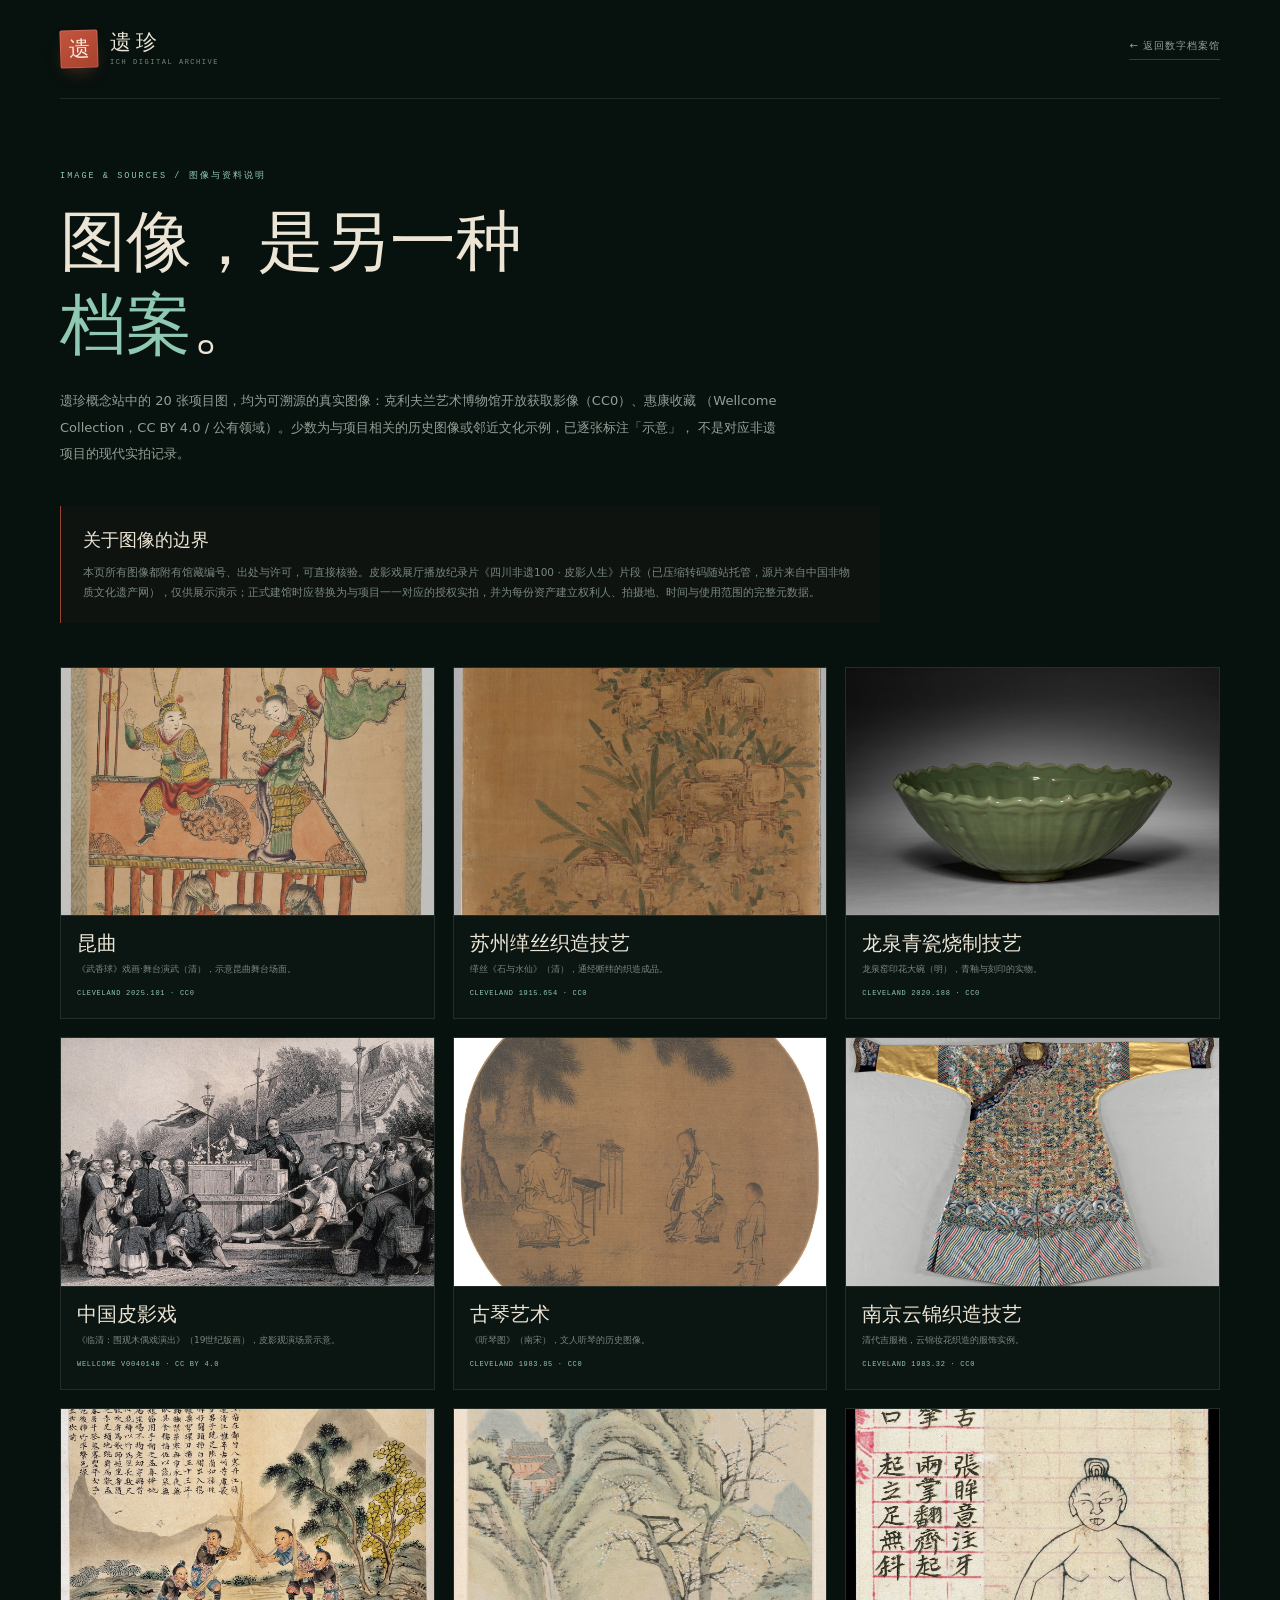
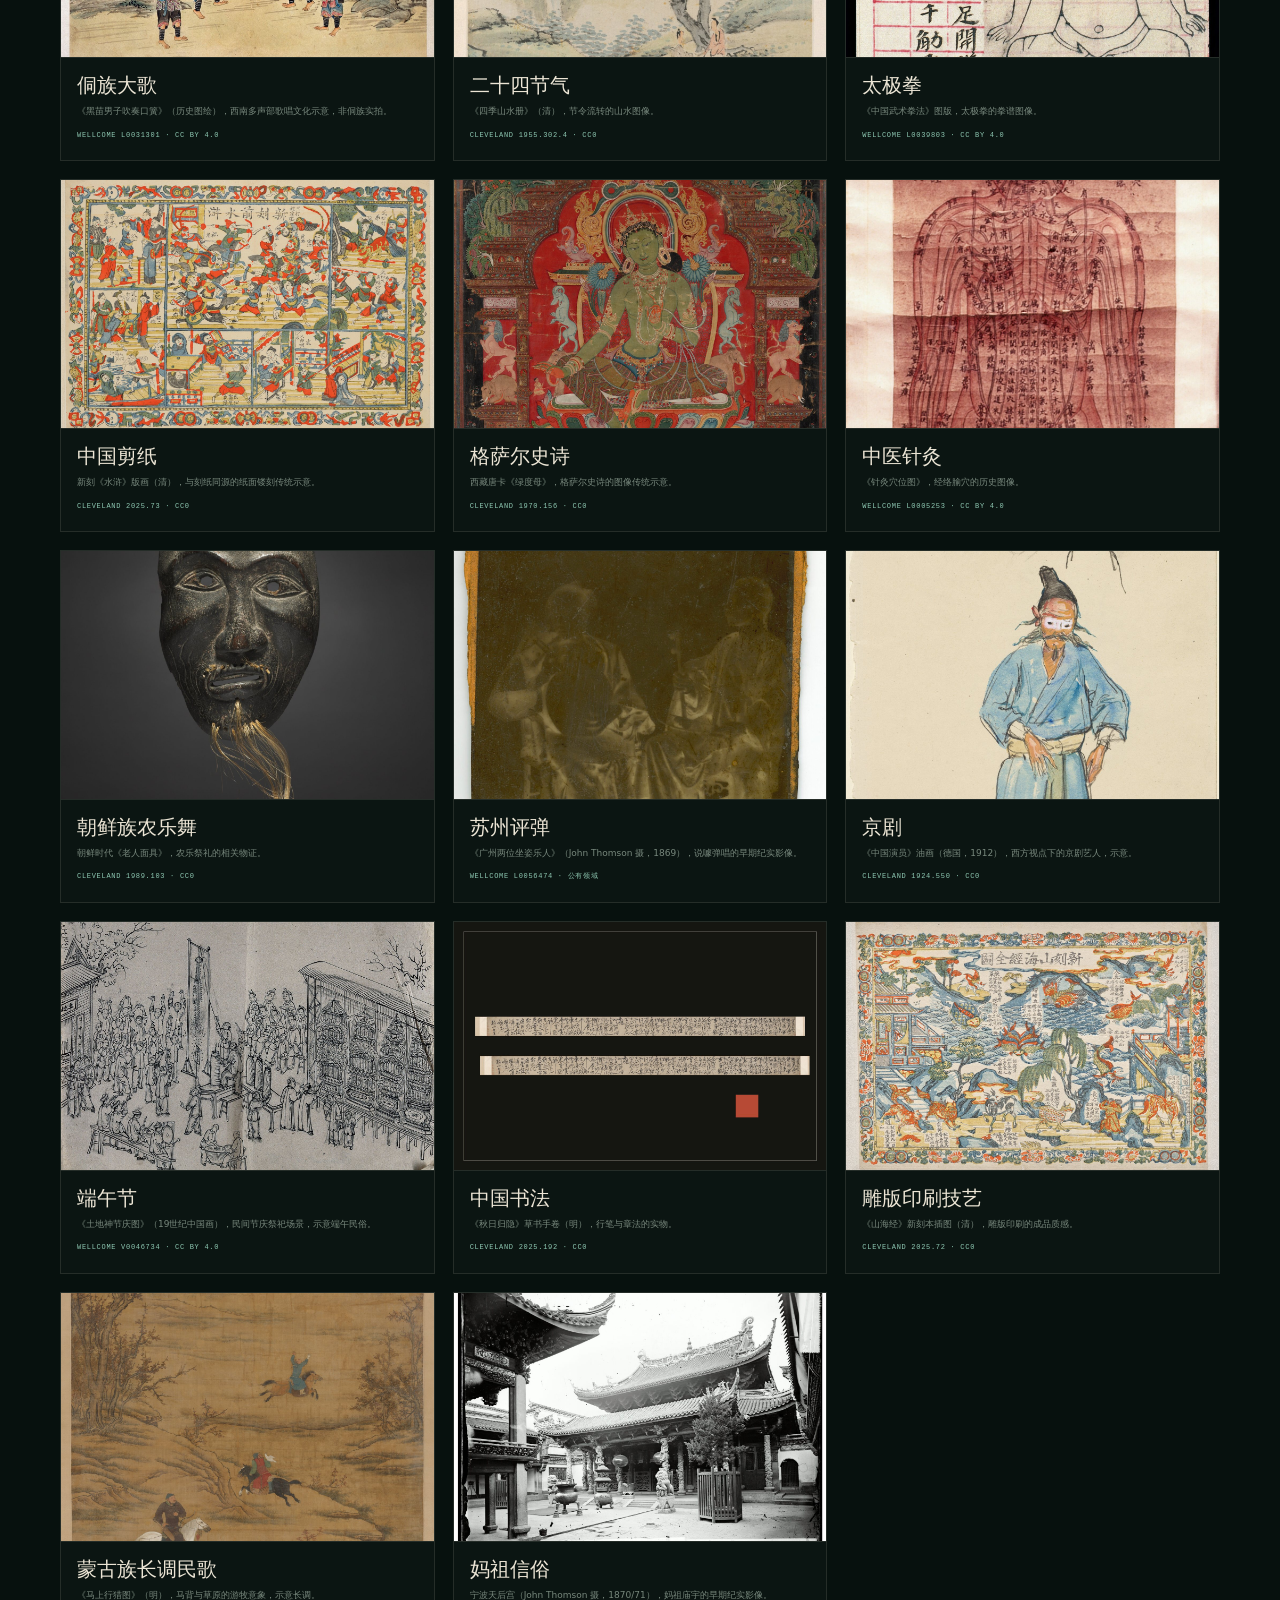
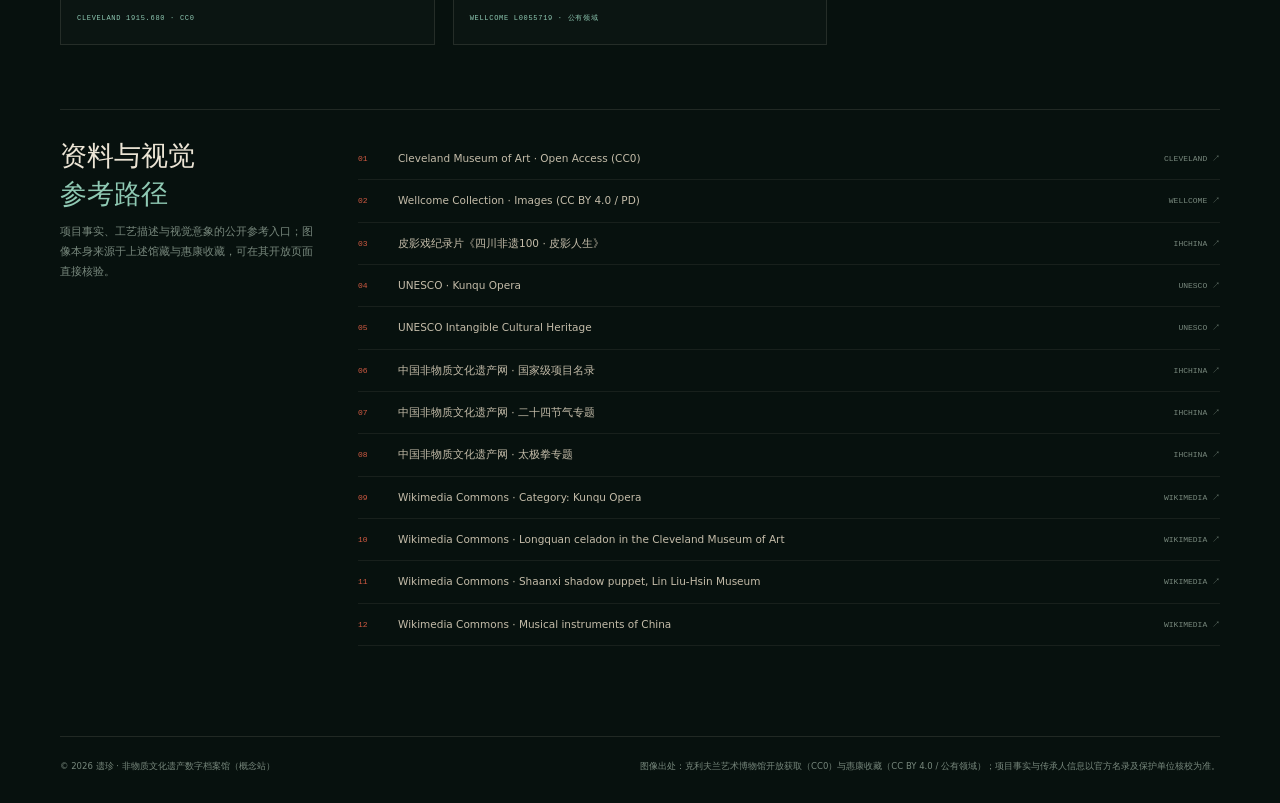
==== commit 41d31b8f: "皮影纪录片压缩转码随站托管；准备部署至 shiyaodawang.github.io" ====
--- a/credits.html
+++ b/credits.html
@@ -77,7 +77,7 @@
 
     <div class="credits-note">
       <strong>关于图像的边界</strong>
-      <p>本页所有图像都附有馆藏编号、出处与许可，可直接核验。皮影戏展厅播放纪录片《四川非遗100 · 皮影人生》片段：本地演示随附视频文件；托管线上版不随附视频，改为从中国非物质文化遗产网源地址（ihchina.cn）流式引用，仅供展示演示；正式建馆时应替换为与项目一一对应的授权实拍，并为每份资产建立权利人、拍摄地、时间与使用范围的完整元数据。</p>
+      <p>本页所有图像都附有馆藏编号、出处与许可，可直接核验。皮影戏展厅播放纪录片《四川非遗100 · 皮影人生》片段（已压缩转码随站托管，源片来自中国非物质文化遗产网），仅供展示演示；正式建馆时应替换为与项目一一对应的授权实拍，并为每份资产建立权利人、拍摄地、时间与使用范围的完整元数据。</p>
     </div>
 
     <div class="credits-grid">
